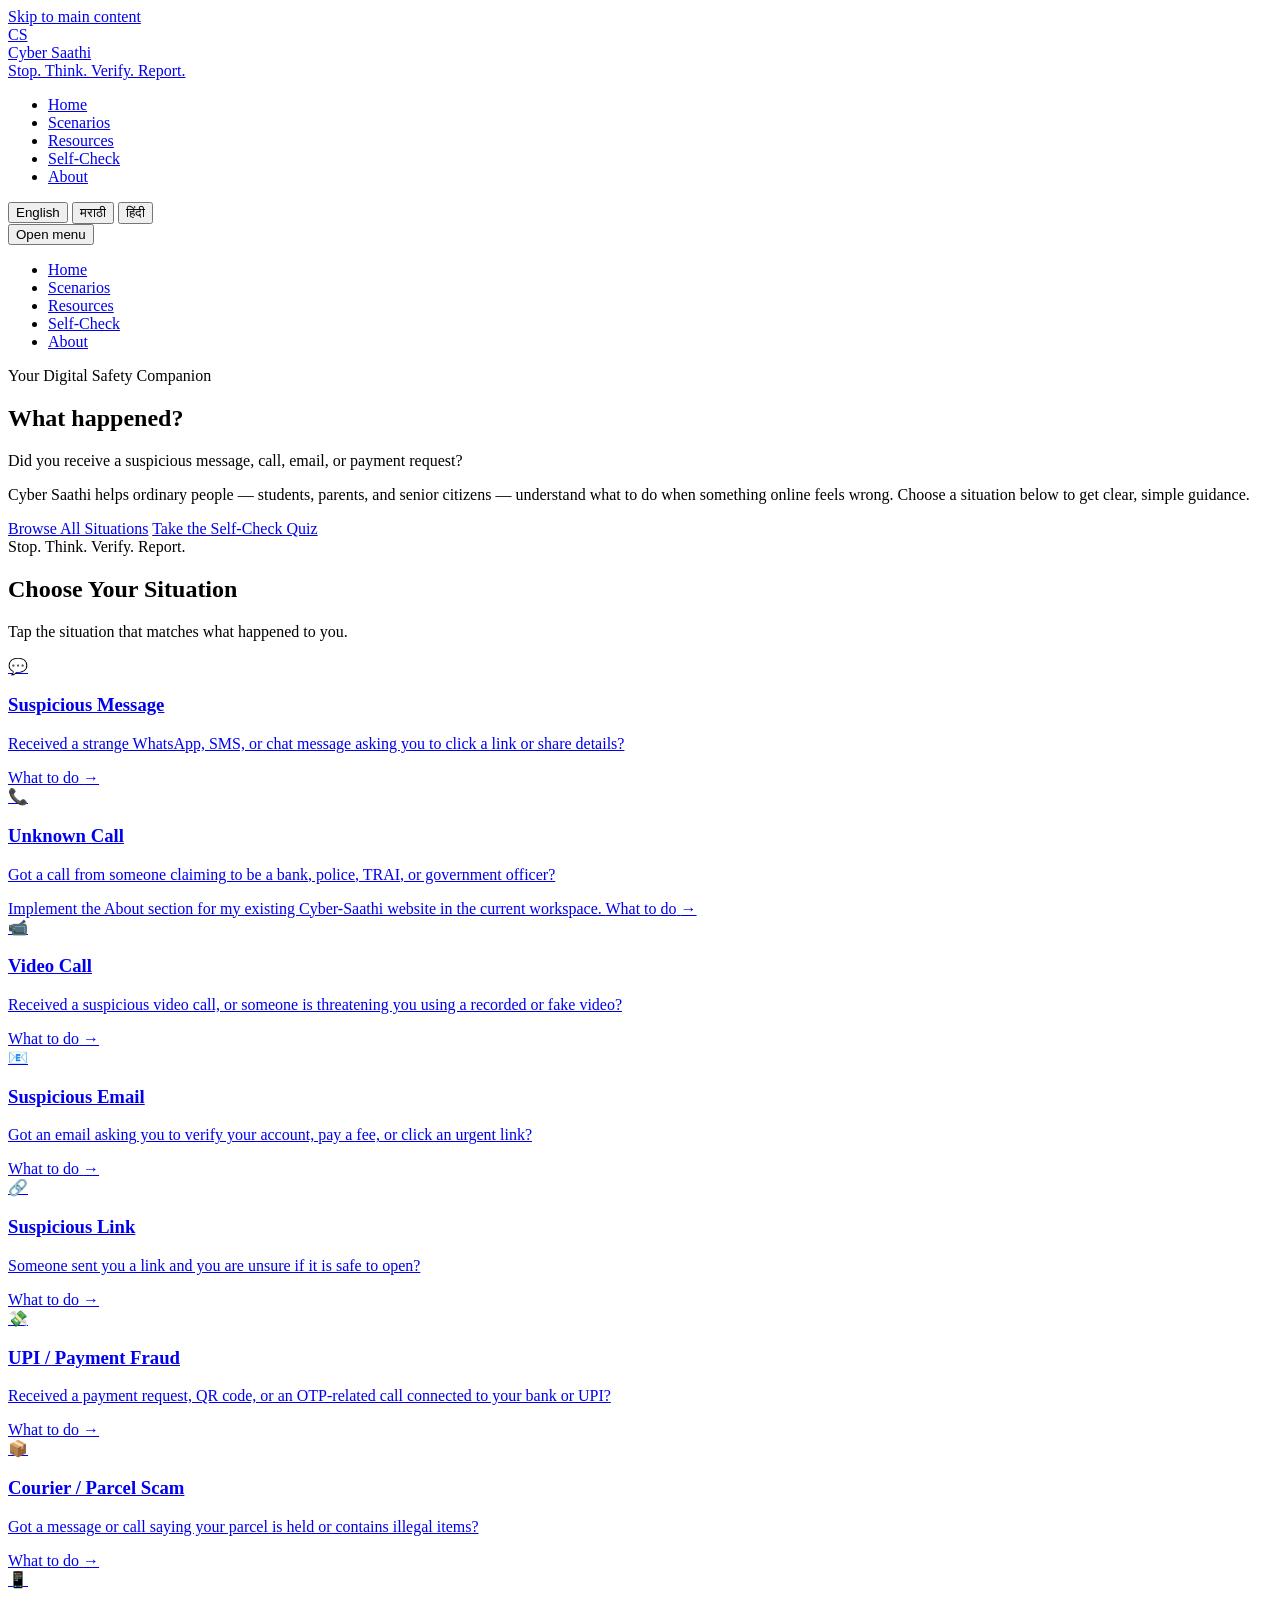
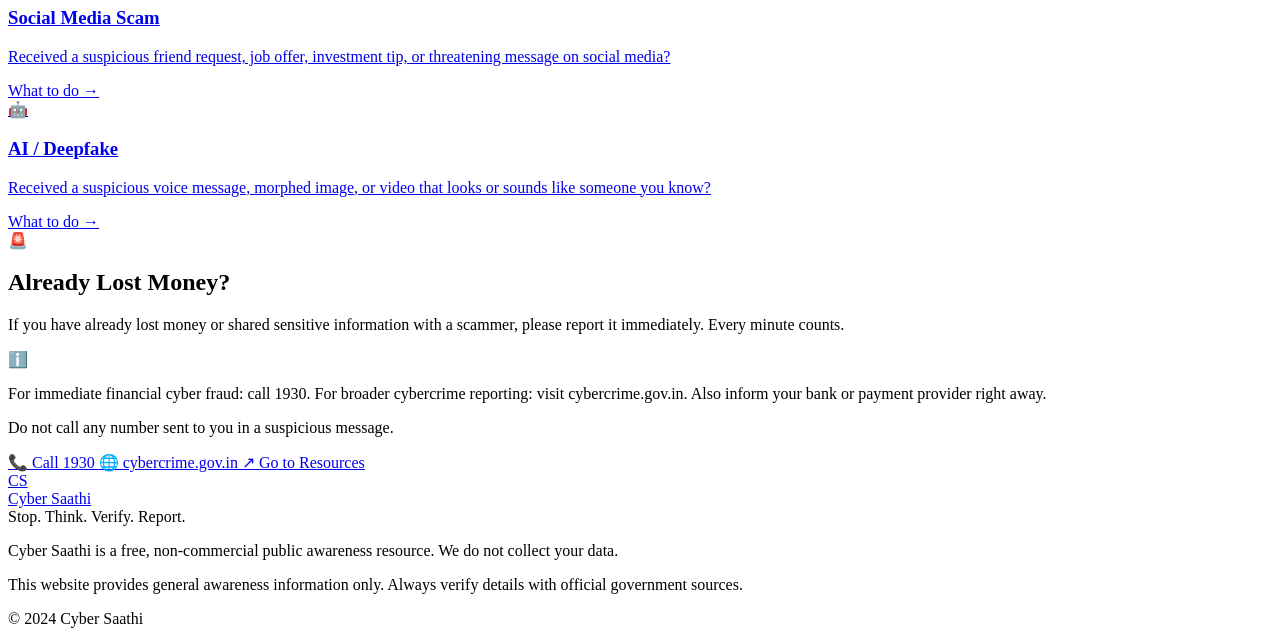
==== index.html @ 5f6e394c "Add files via upload" ====
<!DOCTYPE html>
<html lang="en" dir="ltr">
<head>
  <meta charset="UTF-8" />
  <meta name="viewport" content="width=device-width, initial-scale=1.0" />

  <!-- Base path hint for i18n.js locale loader -->
  <meta name="locale-base" content="locales/" />

  <!-- Primary meta -->
  <title>Cyber Saathi – Your Digital Safety Companion</title>
  <meta name="description"
    content="Cyber Saathi helps students, parents and senior citizens understand what to do when they receive suspicious messages, calls, emails or payment requests." />
  <meta name="keywords"
    content="cybersecurity awareness, cyber safety India, cyber fraud, UPI fraud, phishing, deepfake, scam help" />
  <meta name="author" content="Cyber Saathi" />
  <meta name="robots" content="index, follow" />

  <!-- Open Graph (for sharing on WhatsApp, Facebook, etc.) -->
  <meta property="og:type"        content="website" />
  <meta property="og:title"       content="Cyber Saathi – Your Digital Safety Companion" />
  <meta property="og:description" content="Free, plain-language cybersecurity guidance for ordinary people. English, हिंदी, मराठी." />
  <meta property="og:url"         content="" /><!-- filled in at deploy time -->
  <meta property="og:locale"      content="en_IN" />

  <!-- Theme colour (browser chrome on Android) -->
  <meta name="theme-color" content="#1a56a0" />

  <!-- Favicon — simple SVG emoji shield fallback -->
  <link rel="icon" href="data:image/svg+xml,<svg xmlns='http://www.w3.org/2000/svg' viewBox='0 0 100 100'><text y='.9em' font-size='90'>🛡️</text></svg>" />

  <!-- Preconnect for Google Fonts (perf) -->
  <link rel="preconnect" href="https://fonts.googleapis.com" />
  <link rel="preconnect" href="https://fonts.gstatic.com" crossorigin />

  <!-- Stylesheets — order matters: main → components → responsive -->
  <link rel="stylesheet" href="assets/css/main.css" />
  <link rel="stylesheet" href="assets/css/components.css" />
  <link rel="stylesheet" href="assets/css/responsive.css" />
</head>

<body>

  <!-- =====================================================
       ACCESSIBILITY: Skip navigation link
       ===================================================== -->
  <a class="skip-link" href="#main-content">Skip to main content</a>

  <!-- =====================================================
       ACCESSIBILITY: ARIA live regions (screen reader only)
       ===================================================== -->
  <!-- Announces language changes -->
  <div id="lang-announcement"
       class="sr-only"
       role="status"
       aria-live="polite"
       aria-atomic="true"></div>

  <!-- Announces scenario card placeholder messages -->
  <div id="card-announcement"
       class="sr-only"
       role="status"
       aria-live="polite"
       aria-atomic="true"></div>


  <!-- =====================================================
       NAVBAR
       ===================================================== -->
  <header class="navbar" role="banner">
    <div class="container">
      <div class="navbar__inner">

        <!-- Brand -->
        <a href="index.html" class="navbar__brand" aria-label="Cyber Saathi — go to homepage">
          <div class="navbar__logo" aria-hidden="true">CS</div>
          <div>
            <div class="navbar__site-name" data-i18n="site_name">Cyber Saathi</div>
            <div class="navbar__tagline" data-i18n="site_tagline">Stop. Think. Verify. Report.</div>
          </div>
        </a>

        <!-- Desktop navigation -->
        <nav class="navbar__nav" aria-label="Main navigation">
          <ul class="navbar__nav-list" role="list">
            <li>
              <a href="index.html"
                 class="navbar__nav-link"
                 aria-current="page"
                 data-i18n="nav_home">Home</a>
            </li>
            <li>
              <a href="scenarios.html"
                 class="navbar__nav-link"
                 data-i18n="nav_scenarios">Scenarios</a>
            </li>
            <li>
              <a href="resources.html"
                 class="navbar__nav-link"
                 data-i18n="nav_resources">Resources</a>
            </li>
            <li>
              <a href="quiz.html"
                 class="navbar__nav-link"
                 data-i18n="nav_quiz">Self-Check</a>
            </li>
            <li>
              <a href="about.html"
                 class="navbar__nav-link"
                 data-i18n="nav_about">About</a>
            </li>
          </ul>
        </nav>

        <!-- Right: language switcher + hamburger -->
        <div class="navbar__right">

          <!-- Language switcher -->
          <div class="lang-switcher" role="group" aria-label="Choose language">
            <button class="lang-btn"
                    data-lang="en"
                    aria-pressed="true"
                    type="button"
                    data-i18n="lang_en">English</button>
            <button class="lang-btn"
                    data-lang="mr"
                    aria-pressed="false"
                    type="button"
                    data-i18n="lang_mr">मराठी</button>
            <button class="lang-btn"
                    data-lang="hi"
                    aria-pressed="false"
                    type="button"
                    data-i18n="lang_hi">हिंदी</button>
          </div>

          <!-- Hamburger (mobile only) -->
          <button class="navbar__hamburger"
                  id="nav-hamburger"
                  type="button"
                  aria-expanded="false"
                  aria-controls="nav-mobile-menu"
                  data-i18n-aria="nav_menu_label">
            <span class="bar" aria-hidden="true"></span>
            <span class="bar" aria-hidden="true"></span>
            <span class="bar" aria-hidden="true"></span>
            <span class="sr-only" data-i18n="nav_menu_label">Open menu</span>
          </button>

        </div><!-- /navbar__right -->

      </div><!-- /navbar__inner -->
    </div><!-- /container -->

    <!-- Mobile menu drawer -->
    <nav id="nav-mobile-menu"
         class="navbar__mobile-menu"
         aria-label="Mobile navigation">
      <ul class="navbar__mobile-nav-list" role="list">
        <li>
          <a href="index.html"
             class="navbar__mobile-nav-link"
             aria-current="page"
             data-i18n="nav_home">Home</a>
        </li>
        <li>
          <a href="scenarios.html"
             class="navbar__mobile-nav-link"
             data-i18n="nav_scenarios">Scenarios</a>
        </li>
        <li>
          <a href="resources.html"
             class="navbar__mobile-nav-link"
             data-i18n="nav_resources">Resources</a>
        </li>
        <li>
          <a href="quiz.html"
             class="navbar__mobile-nav-link"
             data-i18n="nav_quiz">Self-Check</a>
        </li>
        <li>
          <a href="about.html"
             class="navbar__mobile-nav-link"
             data-i18n="nav_about">About</a>
        </li>
      </ul>
    </nav>

  </header><!-- /navbar -->


  <!-- =====================================================
       MAIN CONTENT
       ===================================================== -->
  <main id="main-content">

    <!-- =================================================
         HERO SECTION
         ================================================= -->
    <section class="hero" aria-labelledby="hero-heading">
      <div class="container">
        <div class="hero__inner">

          <!-- Badge -->
          <div class="hero__badge" aria-hidden="true">
            <span class="hero__badge-dot"></span>
            <span data-i18n="site_description">Your Digital Safety Companion</span>
          </div>

          <!-- Heading -->
          <h1 class="hero__heading" id="hero-heading" data-i18n="hero_heading">
            What happened?
          </h1>

          <!-- Subheading -->
          <p class="hero__subheading" data-i18n="hero_subheading">
            Did you receive a suspicious message, call, email, or payment request?
          </p>

          <!-- Body -->
          <p class="hero__body" data-i18n="hero_body">
            Cyber Saathi helps ordinary people — students, parents, and senior citizens —
            understand what to do when something online feels wrong. Choose a situation
            below to get clear, simple guidance.
          </p>

          <!-- CTA buttons -->
          <div class="hero__actions">
            <a href="#scenarios"
               id="cta-browse"
               class="btn btn--primary"
               data-i18n="hero_cta_primary">Browse All Situations</a>
            <a href="quiz.html"
               class="btn btn--secondary"
               data-i18n="hero_cta_secondary">Take the Self-Check Quiz</a>
          </div>

          <!-- Tagline strip -->
          <div class="hero__tagline-strip" aria-hidden="true">
            <span data-i18n="site_tagline">Stop. Think. Verify. Report.</span>
          </div>

        </div>
      </div>
    </section><!-- /hero -->


    <!-- =================================================
         SCENARIOS SECTION
         ================================================= -->
    <section class="scenarios-section section"
             id="scenarios"
             aria-labelledby="scenarios-heading">
      <div class="container">

        <!-- Section header -->
        <header class="section-header">
          <h2 class="section-header__heading"
              id="scenarios-heading"
              data-i18n="scenarios_section_heading">
            Choose Your Situation
          </h2>
          <p class="section-header__subheading"
             data-i18n="scenarios_section_subheading">
            Tap the situation that matches what happened to you.
          </p>
        </header>

        <!-- Grid of scenario cards -->
        <div class="scenarios-grid" role="list">

          <!-- 1. Suspicious Message -->
          <a href="scenario-detail.html?id=message"
             class="scenario-card"
             role="listitem"
             data-category="message"
             aria-label="Suspicious Message — What to do">
            <div class="scenario-card__icon-wrap" aria-hidden="true">💬</div>
            <div class="scenario-card__body">
              <h3 class="scenario-card__title" data-i18n="scenario_message_title">
                Suspicious Message
              </h3>
              <p class="scenario-card__desc" data-i18n="scenario_message_desc">
                Received a strange WhatsApp, SMS, or chat message asking you to click a link or share details?
              </p>
            </div>
            <span class="scenario-card__cta" aria-hidden="true">
              <span data-i18n="scenario_message_cta">What to do</span>
              <span class="scenario-card__cta-arrow">→</span>
            </span>
          </a>

          <!-- 2. Unknown Call -->
          <a href="scenario-detail.html?id=call"
             class="scenario-card"
             role="listitem"
             data-category="call"
             aria-label="Unknown Call — What to do">
            <div class="scenario-card__icon-wrap" aria-hidden="true">📞</div>
            <div class="scenario-card__body">
              <h3 class="scenario-card__title" data-i18n="scenario_call_title">
                Unknown Call
              </h3>
              <p class="scenario-card__desc" data-i18n="scenario_call_desc">
                Got a call from someone claiming to be a bank, police, TRAI, or government officer?
              </p>
            </div>Implement the About section for my existing Cyber-Saathi website in the current workspace.

            <span class="scenario-card__cta" aria-hidden="true">
              <span data-i18n="scenario_call_cta">What to do</span>
              <span class="scenario-card__cta-arrow">→</span>
            </span>
          </a>

          <!-- 3. Video Call -->
          <a href="scenario-detail.html?id=video"
             class="scenario-card"
             role="listitem"
             data-category="video"
             aria-label="Video Call — What to do">
            <div class="scenario-card__icon-wrap" aria-hidden="true">📹</div>
            <div class="scenario-card__body">
              <h3 class="scenario-card__title" data-i18n="scenario_video_title">
                Video Call
              </h3>
              <p class="scenario-card__desc" data-i18n="scenario_video_desc">
                Received a suspicious video call, or someone is threatening you using a recorded or fake video?
              </p>
            </div>
            <span class="scenario-card__cta" aria-hidden="true">
              <span data-i18n="scenario_video_cta">What to do</span>
              <span class="scenario-card__cta-arrow">→</span>
            </span>
          </a>

          <!-- 4. Suspicious Email -->
          <a href="scenario-detail.html?id=email"
             class="scenario-card"
             role="listitem"
             data-category="email"
             aria-label="Suspicious Email — What to do">
            <div class="scenario-card__icon-wrap" aria-hidden="true">📧</div>
            <div class="scenario-card__body">
              <h3 class="scenario-card__title" data-i18n="scenario_email_title">
                Suspicious Email
              </h3>
              <p class="scenario-card__desc" data-i18n="scenario_email_desc">
                Got an email asking you to verify your account, pay a fee, or click an urgent link?
              </p>
            </div>
            <span class="scenario-card__cta" aria-hidden="true">
              <span data-i18n="scenario_email_cta">What to do</span>
              <span class="scenario-card__cta-arrow">→</span>
            </span>
          </a>

          <!-- 5. Suspicious Link -->
          <a href="scenario-detail.html?id=link"
             class="scenario-card"
             role="listitem"
             data-category="link"
             aria-label="Suspicious Link — What to do">
            <div class="scenario-card__icon-wrap" aria-hidden="true">🔗</div>
            <div class="scenario-card__body">
              <h3 class="scenario-card__title" data-i18n="scenario_link_title">
                Suspicious Link
              </h3>
              <p class="scenario-card__desc" data-i18n="scenario_link_desc">
                Someone sent you a link and you are unsure if it is safe to open?
              </p>
            </div>
            <span class="scenario-card__cta" aria-hidden="true">
              <span data-i18n="scenario_link_cta">What to do</span>
              <span class="scenario-card__cta-arrow">→</span>
            </span>
          </a>

          <!-- 6. UPI / Payment Fraud -->
          <a href="scenario-detail.html?id=upi"
             class="scenario-card"
             role="listitem"
             data-category="upi"
             aria-label="UPI or Payment Fraud — What to do">
            <div class="scenario-card__icon-wrap" aria-hidden="true">💸</div>
            <div class="scenario-card__body">
              <h3 class="scenario-card__title" data-i18n="scenario_upi_title">
                UPI / Payment Fraud
              </h3>
              <p class="scenario-card__desc" data-i18n="scenario_upi_desc">
                Received a payment request, QR code, or an OTP-related call connected to your bank or UPI?
              </p>
            </div>
            <span class="scenario-card__cta" aria-hidden="true">
              <span data-i18n="scenario_upi_cta">What to do</span>
              <span class="scenario-card__cta-arrow">→</span>
            </span>
          </a>

          <!-- 7. Courier / Parcel Scam -->
          <a href="scenario-detail.html?id=courier"
             class="scenario-card"
             role="listitem"
             data-category="courier"
             aria-label="Courier or Parcel Scam — What to do">
            <div class="scenario-card__icon-wrap" aria-hidden="true">📦</div>
            <div class="scenario-card__body">
              <h3 class="scenario-card__title" data-i18n="scenario_courier_title">
                Courier / Parcel Scam
              </h3>
              <p class="scenario-card__desc" data-i18n="scenario_courier_desc">
                Got a message or call saying your parcel is held or contains illegal items?
              </p>
            </div>
            <span class="scenario-card__cta" aria-hidden="true">
              <span data-i18n="scenario_courier_cta">What to do</span>
              <span class="scenario-card__cta-arrow">→</span>
            </span>
          </a>

          <!-- 8. Social Media Scam -->
          <a href="scenario-detail.html?id=social"
             class="scenario-card"
             role="listitem"
             data-category="social"
             aria-label="Social Media Scam — What to do">
            <div class="scenario-card__icon-wrap" aria-hidden="true">📱</div>
            <div class="scenario-card__body">
              <h3 class="scenario-card__title" data-i18n="scenario_social_title">
                Social Media Scam
              </h3>
              <p class="scenario-card__desc" data-i18n="scenario_social_desc">
                Received a suspicious friend request, job offer, investment tip, or threatening message on social media?
              </p>
            </div>
            <span class="scenario-card__cta" aria-hidden="true">
              <span data-i18n="scenario_social_cta">What to do</span>
              <span class="scenario-card__cta-arrow">→</span>
            </span>
          </a>

          <!-- 9. AI / Deepfake -->
          <a href="scenario-detail.html?id=deepfake"
             class="scenario-card"
             role="listitem"
             data-category="deepfake"
             aria-label="AI or Deepfake — What to do">
            <div class="scenario-card__icon-wrap" aria-hidden="true">🤖</div>
            <div class="scenario-card__body">
              <h3 class="scenario-card__title" data-i18n="scenario_deepfake_title">
                AI / Deepfake
              </h3>
              <p class="scenario-card__desc" data-i18n="scenario_deepfake_desc">
                Received a suspicious voice message, morphed image, or video that looks or sounds like someone you know?
              </p>
            </div>
            <span class="scenario-card__cta" aria-hidden="true">
              <span data-i18n="scenario_deepfake_cta">What to do</span>
              <span class="scenario-card__cta-arrow">→</span>
            </span>
          </a>

        </div><!-- /scenarios-grid -->

      </div><!-- /container -->
    </section><!-- /scenarios -->


    <!-- =================================================
         EMERGENCY SECTION
         ================================================= -->
    <section class="emergency-section section--sm"
             id="emergency"
             aria-labelledby="emergency-heading">
      <div class="container">
        <div class="emergency-section__inner">

          <!-- Icon -->
          <div class="emergency-section__icon" aria-hidden="true">🚨</div>

          <!-- Content -->
          <div class="emergency-section__content">
            <h2 class="emergency-section__heading"
                id="emergency-heading"
                data-i18n="emergency_heading">
              Already Lost Money?
            </h2>

            <p class="emergency-section__body"
               data-i18n="emergency_body">
              If you have already lost money or shared sensitive information with a scammer,
              please report it immediately. Every minute counts.
            </p>

            <!-- Verified official information -->
            <div class="emergency-section__note" role="note">
              <span class="emergency-section__note-icon" aria-hidden="true">ℹ️</span>
              <p data-i18n="emergency_info">
                For immediate financial cyber fraud: call 1930. For broader cybercrime
                reporting: visit cybercrime.gov.in. Also inform your bank or payment
                provider right away.
              </p>
            </div>

            <!-- Warning: do not call numbers from suspicious messages -->
            <p class="emergency-section__warn" data-i18n="emergency_warn">
              Do not call any number sent to you in a suspicious message.
            </p>

            <!-- Quick-action links -->
            <div class="emergency-section__actions">
              <a href="tel:1930"
                 class="btn btn--danger"
                 aria-label="Call 1930 — Cyber Crime Helpline">
                📞 Call 1930
              </a>
              <a href="https://cybercrime.gov.in"
                 target="_blank"
                 rel="noopener noreferrer"
                 class="btn btn--danger-outline"
                 aria-label="Report on cybercrime.gov.in — opens in new tab">
                🌐 cybercrime.gov.in ↗
              </a>
              <a href="resources.html"
                 class="btn btn--secondary"
                 data-i18n="emergency_cta">Go to Resources</a>
            </div>
          </div>

        </div>
      </div>
    </section><!-- /emergency -->

  </main><!-- /main-content -->


  <!-- =====================================================
       FOOTER
       ===================================================== -->
  <footer class="footer" role="contentinfo">
    <div class="container">
      <div class="footer__inner">

        <!-- Brand block -->
        <div class="footer__brand-block">
          <a href="index.html" class="footer__brand" aria-label="Cyber Saathi homepage">
            <div class="footer__logo" aria-hidden="true">CS</div>
            <span class="footer__site-name" data-i18n="site_name">Cyber Saathi</span>
          </a>
          <p class="footer__tagline" style="margin-top: var(--space-2);" data-i18n="footer_tagline">
            Stop. Think. Verify. Report.
          </p>
          <p class="footer__text" style="margin-top: var(--space-3);" data-i18n="footer_note">
            Cyber Saathi is a free, non-commercial public awareness resource.
            We do not collect your data.
          </p>
        </div>

        <!-- Bottom row — disclaimer + copyright -->
        <div class="footer__bottom">
          <p class="footer__disclaimer" data-i18n="footer_disclaimer">
            This website provides general awareness information only. Always verify details
            with official government sources.
          </p>
          <p class="footer__copyright" data-i18n="footer_copyright">
            © 2024 Cyber Saathi
          </p>
        </div>

      </div>
    </div>
  </footer>


  <!-- =====================================================
       SCRIPTS — load i18n first, then main
       ===================================================== -->
  <script src="assets/js/i18n.js"></script>
  <script src="assets/js/main.js"></script>

</body>
</html>
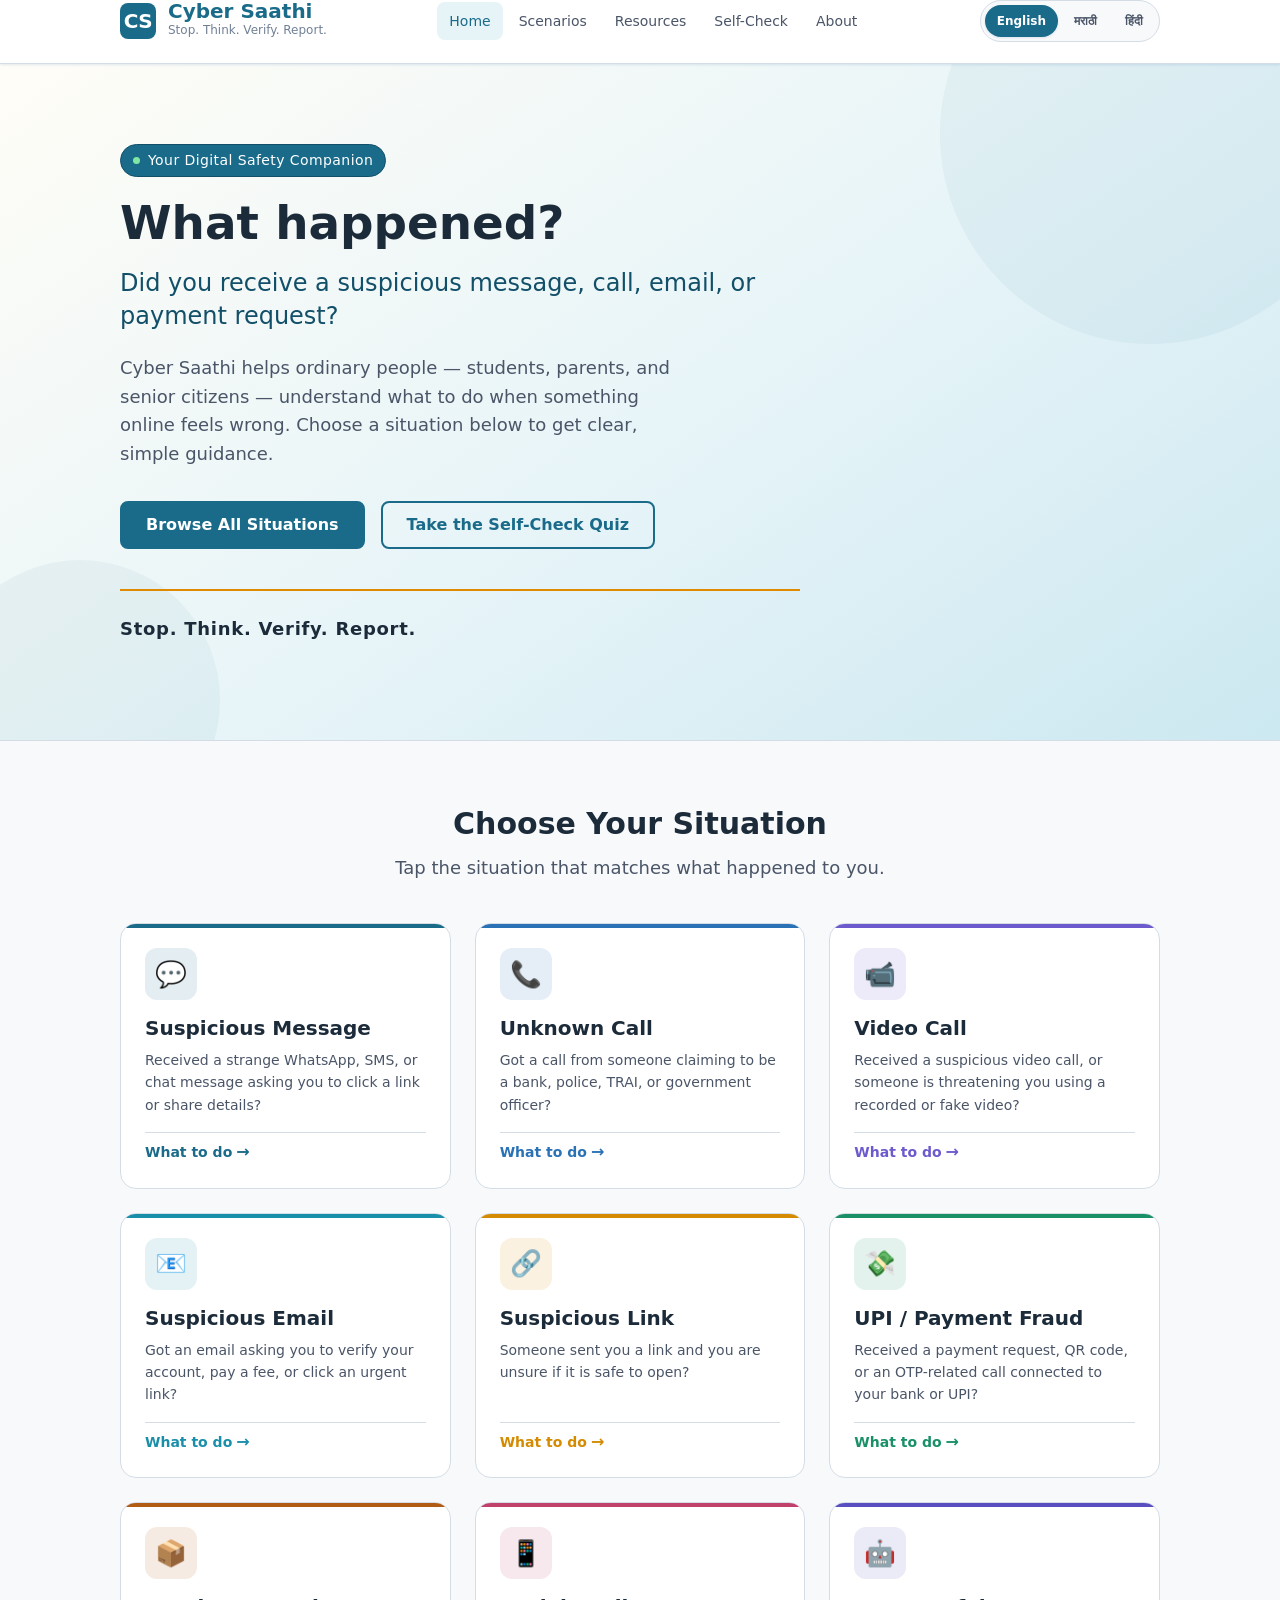
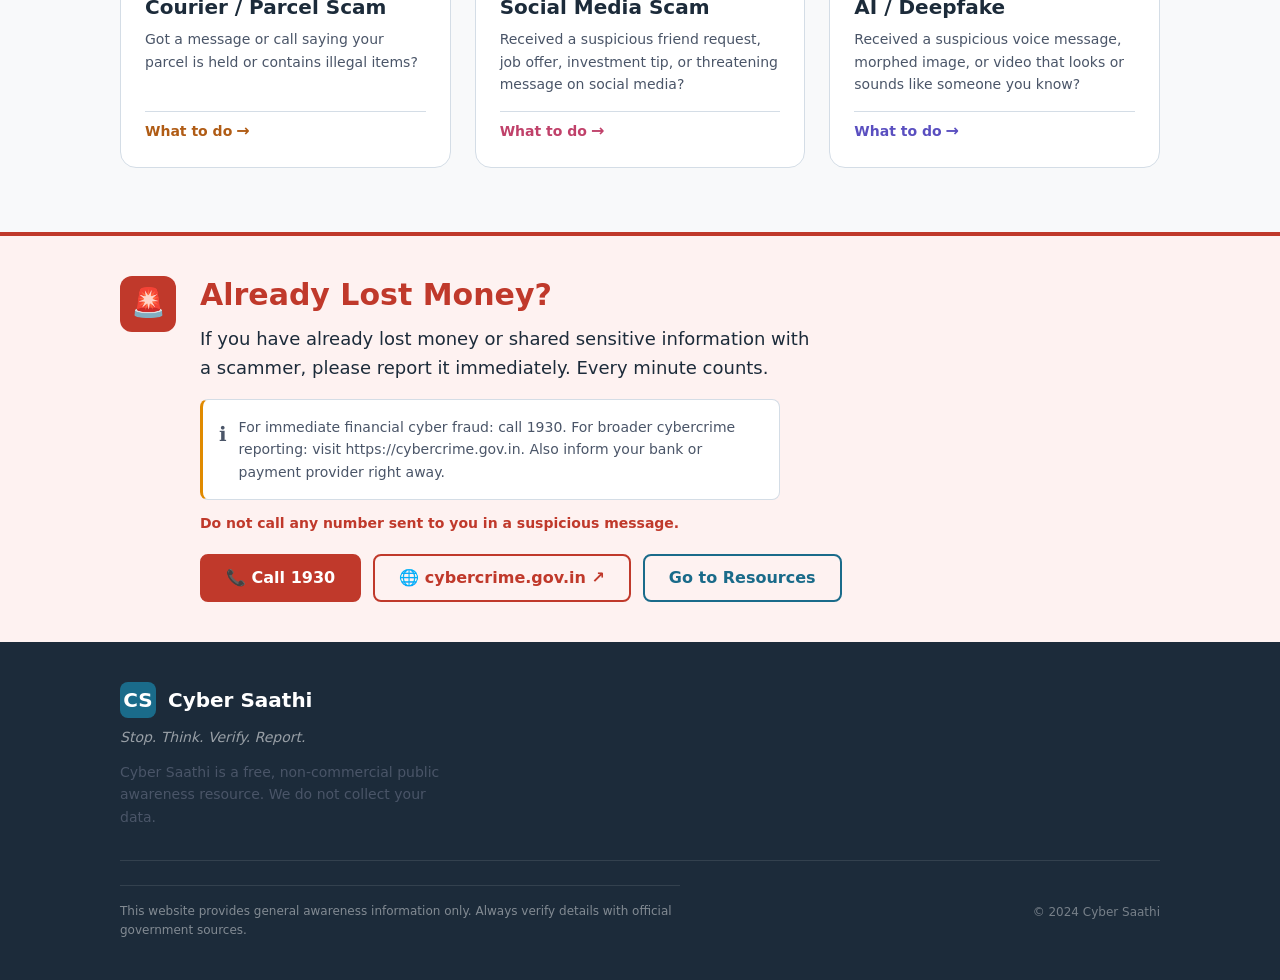
==== commit b57ced5d: "Add About section to Cyber-Saathi website Implemented the About section for the Cyber-Saathi website" ====
--- a/index.html
+++ b/index.html
@@ -304,7 +304,7 @@
               <p class="scenario-card__desc" data-i18n="scenario_call_desc">
                 Got a call from someone claiming to be a bank, police, TRAI, or government officer?
               </p>
-            </div>Implement the About section for my existing Cyber-Saathi website in the current workspace.
+            </div>
 
             <span class="scenario-card__cta" aria-hidden="true">
               <span data-i18n="scenario_call_cta">What to do</span>
--- a/assets/css/main.css
+++ b/assets/css/main.css
@@ -0,0 +1,258 @@
+/* ============================================================
+   main.css — Design tokens, reset, base typography
+   Cyber Saathi
+   ============================================================ */
+
+/* ------------------------------------------------------------
+   1. CSS Custom Properties (Design Tokens)
+   ------------------------------------------------------------ */
+:root {
+  /* Brand colours
+     Primary shifted to teal-blue — trustworthy, calm, approachable.
+     Danger red unchanged — reserved exclusively for emergency use.       */
+  --color-primary:        #1a6b8a;   /* teal-blue — calm, human, trustworthy */
+  --color-primary-dark:   #124f68;   /* darker teal for hover states */
+  --color-primary-light:  #e6f4f8;   /* soft teal tint — nav hover, icon bgs */
+  --color-accent:         #e08a00;   /* warm saffron-amber — positive accent only */
+  --color-accent-light:   #fff8e6;   /* soft saffron tint */
+  --color-danger:         #c0392b;   /* emergency red — DO NOT use elsewhere */
+  --color-danger-light:   #fef2f1;   /* softer red tint — less clinical */
+  --color-success:        #1e8a5e;   /* calm, friendly green */
+  --color-success-light:  #e8f7f0;   /* clean mint tint */
+
+  /* Extended palette */
+  --color-warm-bg:        #fffdf7;   /* warm cream — hero section background */
+  --color-teal-mid:       #2a8faa;   /* mid-tone teal — gradient end, accents */
+
+  /* Neutrals */
+  --color-white:          #ffffff;
+  --color-bg:             #f8f9fa;   /* warmer off-white — feels like paper, not screen */
+  --color-surface:        #ffffff;
+  --color-border:         #d4dde6;   /* slightly warmer border — less cold blue */
+  --color-text:           #1c2b3a;   /* warm dark ink — high contrast, not harsh */
+  --color-text-secondary: #4a5568;
+  --color-text-muted:     #718096;
+  --color-overlay:        rgba(0, 0, 0, 0.45);
+
+  /* Typography */
+  --font-sans: 'Noto Sans', 'Noto Sans Devanagari', system-ui, -apple-system,
+               'Segoe UI', Arial, sans-serif;
+  --font-size-xs:   0.75rem;   /*  12px */
+  --font-size-sm:   0.875rem;  /*  14px */
+  --font-size-base: 1rem;      /*  16px */
+  --font-size-md:   1.125rem;  /*  18px */
+  --font-size-lg:   1.25rem;   /*  20px */
+  --font-size-xl:   1.5rem;    /*  24px */
+  --font-size-2xl:  1.875rem;  /*  30px */
+  --font-size-3xl:  2.25rem;   /*  36px */
+  --font-weight-normal: 400;
+  --font-weight-medium: 500;
+  --font-weight-semibold: 600;
+  --font-weight-bold: 700;
+  --line-height-tight:  1.25;
+  --line-height-normal: 1.6;
+  --line-height-loose:  1.8;
+
+  /* Spacing scale (multiples of 4px) */
+  --space-1:  0.25rem;   /*  4px */
+  --space-2:  0.5rem;    /*  8px */
+  --space-3:  0.75rem;   /* 12px */
+  --space-4:  1rem;      /* 16px */
+  --space-5:  1.25rem;   /* 20px */
+  --space-6:  1.5rem;    /* 24px */
+  --space-8:  2rem;      /* 32px */
+  --space-10: 2.5rem;    /* 40px */
+  --space-12: 3rem;      /* 48px */
+  --space-16: 4rem;      /* 64px */
+  --space-20: 5rem;      /* 80px */
+
+  /* Borders & Radius */
+  --radius-sm:   0.25rem;
+  --radius-md:   0.5rem;
+  --radius-lg:   0.75rem;
+  --radius-xl:   1rem;
+  --radius-full: 9999px;
+  --border-width: 1px;
+
+  /* Shadows */
+  --shadow-sm:  0 1px 3px rgba(26, 86, 160, 0.08),
+                0 1px 2px rgba(26, 86, 160, 0.05);
+  --shadow-md:  0 4px 12px rgba(26, 86, 160, 0.10),
+                0 2px 4px  rgba(26, 86, 160, 0.06);
+  --shadow-lg:  0 8px 24px rgba(26, 86, 160, 0.12),
+                0 4px 8px  rgba(26, 86, 160, 0.08);
+  --shadow-focus: 0 0 0 3px rgba(26, 86, 160, 0.35);
+
+  /* Transitions */
+  --transition-fast:   150ms ease;
+  --transition-normal: 250ms ease;
+
+  /* Layout */
+  --max-width:        1120px;
+  --nav-height:       64px;
+  --container-pad-x:  var(--space-4);
+}
+
+/* ------------------------------------------------------------
+   2. Modern CSS Reset
+   ------------------------------------------------------------ */
+*, *::before, *::after {
+  box-sizing: border-box;
+  margin: 0;
+  padding: 0;
+}
+
+html {
+  font-size: 16px;
+  scroll-behavior: smooth;
+  -webkit-text-size-adjust: 100%;
+}
+
+body {
+  font-family: var(--font-sans);
+  font-size: var(--font-size-md);   /* 18px base — better for seniors */
+  font-weight: var(--font-weight-normal);
+  line-height: var(--line-height-normal);
+  color: var(--color-text);
+  background-color: var(--color-bg);
+  -webkit-font-smoothing: antialiased;
+  -moz-osx-font-smoothing: grayscale;
+}
+
+img, svg, video {
+  display: block;
+  max-width: 100%;
+}
+
+a {
+  color: var(--color-primary);
+  text-decoration: underline;
+  text-underline-offset: 3px;
+}
+
+a:hover {
+  color: var(--color-primary-dark);
+}
+
+ul, ol {
+  list-style: none;
+}
+
+button {
+  cursor: pointer;
+  font-family: inherit;
+  font-size: inherit;
+  border: none;
+  background: none;
+}
+
+input, select, textarea {
+  font-family: inherit;
+  font-size: inherit;
+}
+
+/* ------------------------------------------------------------
+   3. Focus styles — visible for keyboard & screen reader users
+   ------------------------------------------------------------ */
+:focus-visible {
+  outline: 3px solid var(--color-primary);
+  outline-offset: 3px;
+  border-radius: var(--radius-sm);
+}
+
+/* Remove outline for mouse users only */
+:focus:not(:focus-visible) {
+  outline: none;
+}
+
+/* ------------------------------------------------------------
+   4. Typography helpers
+   ------------------------------------------------------------ */
+h1, h2, h3, h4, h5, h6 {
+  font-weight: var(--font-weight-bold);
+  line-height: var(--line-height-tight);
+  color: var(--color-text);
+}
+
+h1 { font-size: var(--font-size-3xl); }
+h2 { font-size: var(--font-size-2xl); }
+h3 { font-size: var(--font-size-xl); }
+h4 { font-size: var(--font-size-lg); }
+
+p {
+  line-height: var(--line-height-normal);
+  color: var(--color-text-secondary);
+}
+
+/* Devanagari script — slightly larger line height for readability */
+:lang(hi), :lang(mr) {
+  line-height: var(--line-height-loose);
+  word-spacing: 0.05em;
+}
+
+/* ------------------------------------------------------------
+   5. Layout utilities
+   ------------------------------------------------------------ */
+.container {
+  width: 100%;
+  max-width: var(--max-width);
+  margin-inline: auto;
+  padding-inline: var(--container-pad-x);
+}
+
+.section {
+  padding-block: var(--space-16);
+}
+
+.section--sm {
+  padding-block: var(--space-10);
+}
+
+/* Visually hidden — accessible but not visible */
+.sr-only {
+  position: absolute;
+  width: 1px;
+  height: 1px;
+  padding: 0;
+  margin: -1px;
+  overflow: hidden;
+  clip: rect(0, 0, 0, 0);
+  white-space: nowrap;
+  border: 0;
+}
+
+/* Skip-to-main link for keyboard users */
+.skip-link {
+  position: absolute;
+  top: -100%;
+  left: var(--space-4);
+  padding: var(--space-2) var(--space-4);
+  background: var(--color-primary);
+  color: var(--color-white);
+  font-weight: var(--font-weight-semibold);
+  border-radius: var(--radius-md);
+  text-decoration: none;
+  z-index: 9999;
+  transition: top var(--transition-fast);
+}
+
+.skip-link:focus {
+  top: var(--space-4);
+}
+
+/* ------------------------------------------------------------
+   6. Scrollbar (subtle, non-intrusive)
+   ------------------------------------------------------------ */
+@media (pointer: fine) {
+  ::-webkit-scrollbar        { width: 8px; }
+  ::-webkit-scrollbar-track  { background: var(--color-bg); }
+  ::-webkit-scrollbar-thumb  { background: var(--color-border); border-radius: var(--radius-full); }
+  ::-webkit-scrollbar-thumb:hover { background: var(--color-text-muted); }
+}
+
+/* ------------------------------------------------------------
+   7. Google Fonts import — Noto Sans covers Latin + Devanagari
+      Placed last in this file; the <link> preconnect in <head>
+      ensures fonts start loading before this rule is parsed.
+   ------------------------------------------------------------ */
+@import url('https://fonts.googleapis.com/css2?family=Noto+Sans:ital,wght@0,400;0,500;0,600;0,700;1,400&family=Noto+Sans+Devanagari:wght@400;500;600;700&display=swap');
--- a/assets/css/components.css
+++ b/assets/css/components.css
@@ -0,0 +1,2120 @@
+/* ============================================================
+   components.css — Navbar, Hero, Scenario Cards, Buttons,
+                    Emergency Section, Footer
+   Cyber Saathi
+   ============================================================ */
+
+/* ============================================================
+   1. BUTTONS
+   ============================================================ */
+.btn {
+  display: inline-flex;
+  align-items: center;
+  justify-content: center;
+  gap: var(--space-2);
+  padding: var(--space-3) var(--space-6);
+  min-height: 48px;          /* accessibility: minimum tap target */
+  font-size: var(--font-size-base);
+  font-weight: var(--font-weight-semibold);
+  line-height: 1.25;
+  text-decoration: none;
+  border-radius: var(--radius-md);
+  border: 2px solid transparent;
+  cursor: pointer;
+  transition: background-color var(--transition-fast),
+              border-color var(--transition-fast),
+              color var(--transition-fast),
+              box-shadow var(--transition-fast),
+              transform var(--transition-fast);
+  white-space: nowrap;
+}
+
+.btn:active {
+  transform: translateY(1px);
+}
+
+/* Primary — filled blue */
+.btn--primary {
+  background-color: var(--color-primary);
+  color: var(--color-white);
+  border-color: var(--color-primary);
+}
+
+.btn--primary:hover {
+  background-color: var(--color-primary-dark);
+  border-color: var(--color-primary-dark);
+  color: var(--color-white);
+  text-decoration: none;
+  box-shadow: var(--shadow-md);
+}
+
+/* Secondary — outlined blue */
+.btn--secondary {
+  background-color: transparent;
+  color: var(--color-primary);
+  border-color: var(--color-primary);
+}
+
+.btn--secondary:hover {
+  background-color: var(--color-primary-light);
+  color: var(--color-primary-dark);
+  text-decoration: none;
+}
+
+/* Ghost — subtle, for card CTAs */
+.btn--ghost {
+  background-color: transparent;
+  color: var(--color-primary);
+  border-color: transparent;
+  padding-inline: var(--space-2);
+  font-weight: var(--font-weight-semibold);
+  font-size: var(--font-size-sm);
+}
+
+.btn--ghost:hover {
+  color: var(--color-primary-dark);
+  text-decoration: underline;
+  text-underline-offset: 3px;
+}
+
+/* Danger — emergency section */
+.btn--danger {
+  background-color: var(--color-danger);
+  color: var(--color-white);
+  border-color: var(--color-danger);
+}
+
+.btn--danger:hover {
+  background-color: #a93226;
+  border-color: #a93226;
+  color: var(--color-white);
+  text-decoration: none;
+  box-shadow: var(--shadow-md);
+}
+
+/* Full-width variant */
+.btn--full {
+  width: 100%;
+}
+
+/* Small size */
+.btn--sm {
+  padding: var(--space-2) var(--space-4);
+  min-height: 40px;
+  font-size: var(--font-size-sm);
+}
+
+/* Arrow decoration on ghost CTAs */
+.btn--ghost .btn-arrow {
+  display: inline-block;
+  transition: transform var(--transition-fast);
+}
+
+.btn--ghost:hover .btn-arrow {
+  transform: translateX(4px);
+}
+
+
+/* ============================================================
+   2. NAVBAR
+   ============================================================ */
+.navbar {
+  position: sticky;
+  top: 0;
+  z-index: 100;
+  height: var(--nav-height);
+  background-color: var(--color-white);
+  border-bottom: var(--border-width) solid var(--color-border);
+  box-shadow: var(--shadow-sm);
+}
+
+.navbar__inner {
+  display: flex;
+  align-items: center;
+  justify-content: space-between;
+  height: 100%;
+  gap: var(--space-4);
+}
+
+/* Brand */
+.navbar__brand {
+  display: flex;
+  align-items: center;
+  gap: var(--space-3);
+  text-decoration: none;
+  flex-shrink: 0;
+}
+
+.navbar__logo {
+  width: 36px;
+  height: 36px;
+  background-color: var(--color-primary);
+  border-radius: var(--radius-md);
+  display: flex;
+  align-items: center;
+  justify-content: center;
+  color: var(--color-white);
+  font-size: var(--font-size-lg);
+  font-weight: var(--font-weight-bold);
+  flex-shrink: 0;
+  letter-spacing: -0.5px;
+}
+
+.navbar__site-name {
+  font-size: var(--font-size-lg);
+  font-weight: var(--font-weight-bold);
+  color: var(--color-primary);
+  line-height: 1;
+}
+
+.navbar__tagline {
+  font-size: var(--font-size-xs);
+  color: var(--color-text-muted);
+  display: none;    /* shown on larger screens via responsive.css */
+}
+
+/* Nav links */
+.navbar__nav {
+  display: none;    /* hidden on mobile; shown on desktop via responsive.css */
+}
+
+.navbar__nav-list {
+  display: flex;
+  align-items: center;
+  gap: var(--space-1);
+}
+
+.navbar__nav-link {
+  display: block;
+  padding: var(--space-2) var(--space-3);
+  font-size: var(--font-size-sm);
+  font-weight: var(--font-weight-medium);
+  color: var(--color-text-secondary);
+  text-decoration: none;
+  border-radius: var(--radius-md);
+  transition: color var(--transition-fast),
+              background-color var(--transition-fast);
+}
+
+.navbar__nav-link:hover,
+.navbar__nav-link[aria-current="page"] {
+  color: var(--color-primary);
+  background-color: var(--color-primary-light);
+}
+
+/* Right section: language switcher + hamburger */
+.navbar__right {
+  display: flex;
+  align-items: center;
+  gap: var(--space-3);
+  flex-shrink: 0;
+}
+
+/* Language switcher */
+.lang-switcher {
+  display: flex;
+  align-items: center;
+  background-color: var(--color-bg);
+  border: var(--border-width) solid var(--color-border);
+  border-radius: var(--radius-full);
+  padding: var(--space-1);
+  gap: var(--space-1);
+}
+
+.lang-btn {
+  padding: var(--space-1) var(--space-3);
+  min-height: 32px;
+  font-size: var(--font-size-xs);
+  font-weight: var(--font-weight-semibold);
+  color: var(--color-text-secondary);
+  background: transparent;
+  border: none;
+  border-radius: var(--radius-full);
+  cursor: pointer;
+  transition: background-color var(--transition-fast),
+              color var(--transition-fast);
+  white-space: nowrap;
+}
+
+.lang-btn:hover {
+  color: var(--color-primary);
+  background-color: var(--color-white);
+}
+
+.lang-btn[aria-pressed="true"] {
+  background-color: var(--color-primary);
+  color: var(--color-white);
+  box-shadow: var(--shadow-sm);
+}
+
+/* Hamburger button */
+.navbar__hamburger {
+  display: flex;
+  flex-direction: column;
+  justify-content: center;
+  gap: 5px;
+  width: 44px;
+  height: 44px;
+  padding: var(--space-2);
+  background: transparent;
+  border: var(--border-width) solid var(--color-border);
+  border-radius: var(--radius-md);
+  cursor: pointer;
+  transition: border-color var(--transition-fast),
+              background-color var(--transition-fast);
+}
+
+.navbar__hamburger:hover {
+  background-color: var(--color-primary-light);
+  border-color: var(--color-primary);
+}
+
+.navbar__hamburger .bar {
+  display: block;
+  width: 100%;
+  height: 2px;
+  background-color: var(--color-text);
+  border-radius: var(--radius-full);
+  transition: transform var(--transition-normal),
+              opacity var(--transition-normal);
+}
+
+/* Hamburger → X animation */
+.navbar__hamburger[aria-expanded="true"] .bar:nth-child(1) {
+  transform: translateY(7px) rotate(45deg);
+}
+.navbar__hamburger[aria-expanded="true"] .bar:nth-child(2) {
+  opacity: 0;
+  transform: scaleX(0);
+}
+.navbar__hamburger[aria-expanded="true"] .bar:nth-child(3) {
+  transform: translateY(-7px) rotate(-45deg);
+}
+
+/* Mobile menu drawer */
+.navbar__mobile-menu {
+  display: none;
+  position: absolute;
+  top: var(--nav-height);
+  left: 0;
+  right: 0;
+  background-color: var(--color-white);
+  border-bottom: var(--border-width) solid var(--color-border);
+  box-shadow: var(--shadow-md);
+  z-index: 99;
+  padding: var(--space-4);
+}
+
+.navbar__mobile-menu.is-open {
+  display: block;
+}
+
+.navbar__mobile-nav-list {
+  display: flex;
+  flex-direction: column;
+  gap: var(--space-1);
+}
+
+.navbar__mobile-nav-link {
+  display: block;
+  padding: var(--space-3) var(--space-4);
+  font-size: var(--font-size-md);
+  font-weight: var(--font-weight-medium);
+  color: var(--color-text);
+  text-decoration: none;
+  border-radius: var(--radius-md);
+  transition: color var(--transition-fast),
+              background-color var(--transition-fast);
+}
+
+.navbar__mobile-nav-link:hover,
+.navbar__mobile-nav-link[aria-current="page"] {
+  color: var(--color-primary);
+  background-color: var(--color-primary-light);
+}
+
+
+/* ============================================================
+   3. HERO SECTION
+   Light cream-to-soft-teal gradient — warm, welcoming, not dark.
+   Text is dark on light background for natural readability.
+   ============================================================ */
+.hero {
+  background: linear-gradient(
+    145deg,
+    var(--color-warm-bg) 0%,
+    var(--color-primary-light) 55%,
+    #cce8f0 100%
+  );
+  color: var(--color-text);
+  padding-block: var(--space-16) var(--space-20);
+  position: relative;
+  overflow: hidden;
+  /* Subtle bottom border to separate hero from scenarios section */
+  border-bottom: 1px solid var(--color-border);
+}
+
+/* Subtle decorative circles — teal tint on light bg */
+.hero::before,
+.hero::after {
+  content: '';
+  position: absolute;
+  border-radius: 50%;
+  background: rgba(26, 107, 138, 0.05);
+  pointer-events: none;
+}
+
+.hero::before {
+  width: 420px;
+  height: 420px;
+  top: -140px;
+  right: -80px;
+}
+
+.hero::after {
+  width: 280px;
+  height: 280px;
+  bottom: -100px;
+  left: -60px;
+}
+
+.hero__inner {
+  position: relative;
+  z-index: 1;
+  max-width: 680px;
+}
+
+.hero__badge {
+  display: inline-flex;
+  align-items: center;
+  gap: var(--space-2);
+  background-color: var(--color-primary);
+  border: 1px solid var(--color-primary-dark);
+  color: var(--color-white);
+  font-size: var(--font-size-sm);
+  font-weight: var(--font-weight-medium);
+  padding: var(--space-1) var(--space-3);
+  border-radius: var(--radius-full);
+  margin-bottom: var(--space-5);
+  letter-spacing: 0.03em;
+}
+
+.hero__badge-dot {
+  width: 7px;
+  height: 7px;
+  background-color: #7ee8a2;
+  border-radius: 50%;
+  flex-shrink: 0;
+}
+
+.hero__heading {
+  font-size: var(--font-size-3xl);
+  font-weight: var(--font-weight-bold);
+  color: var(--color-text);
+  line-height: 1.15;
+  margin-bottom: var(--space-4);
+}
+
+.hero__subheading {
+  font-size: var(--font-size-xl);
+  font-weight: var(--font-weight-medium);
+  color: var(--color-primary-dark);
+  margin-bottom: var(--space-5);
+  line-height: 1.4;
+}
+
+.hero__body {
+  font-size: var(--font-size-md);
+  color: var(--color-text-secondary);
+  line-height: var(--line-height-normal);
+  margin-bottom: var(--space-8);
+  max-width: 560px;
+}
+
+.hero__actions {
+  display: flex;
+  flex-wrap: wrap;
+  gap: var(--space-3);
+  align-items: center;
+}
+
+/* Hero buttons — standard palette on light background, no overrides needed.
+   Primary = filled teal, Secondary = teal outline. Both inherit from .btn. */
+.hero .btn--primary {
+  background-color: var(--color-primary);
+  color: var(--color-white);
+  border-color: var(--color-primary);
+}
+
+.hero .btn--primary:hover {
+  background-color: var(--color-primary-dark);
+  border-color: var(--color-primary-dark);
+  color: var(--color-white);
+  box-shadow: var(--shadow-md);
+}
+
+.hero .btn--secondary {
+  background-color: transparent;
+  color: var(--color-primary);
+  border-color: var(--color-primary);
+}
+
+.hero .btn--secondary:hover {
+  background-color: var(--color-primary-light);
+  border-color: var(--color-primary-dark);
+  color: var(--color-primary-dark);
+}
+
+/* Tagline strip — amber accent line above text gives warmth without decoration */
+.hero__tagline-strip {
+  margin-top: var(--space-10);
+  padding-top: var(--space-6);
+  border-top: 2px solid var(--color-accent);
+  font-size: var(--font-size-md);
+  font-weight: var(--font-weight-semibold);
+  color: var(--color-text-secondary);
+  letter-spacing: 0.04em;
+}
+
+.hero__tagline-strip span {
+  color: var(--color-text);
+}
+
+
+/* ============================================================
+   4. SECTION HEADINGS
+   ============================================================ */
+.section-header {
+  text-align: center;
+  margin-bottom: var(--space-10);
+}
+
+.section-header__heading {
+  font-size: var(--font-size-2xl);
+  font-weight: var(--font-weight-bold);
+  color: var(--color-text);
+  margin-bottom: var(--space-3);
+}
+
+.section-header__subheading {
+  font-size: var(--font-size-md);
+  color: var(--color-text-secondary);
+  max-width: 520px;
+  margin-inline: auto;
+}
+
+
+/* ============================================================
+   5. SCENARIO CARDS
+   ============================================================ */
+.scenarios-section {
+  background-color: var(--color-bg);
+}
+
+.scenarios-grid {
+  display: grid;
+  grid-template-columns: repeat(auto-fill, minmax(280px, 1fr));
+  gap: var(--space-5);
+}
+
+.scenario-card {
+  background-color: var(--color-surface);
+  border: var(--border-width) solid var(--color-border);
+  border-radius: var(--radius-xl);
+  padding: var(--space-6);
+  display: flex;
+  flex-direction: column;
+  gap: var(--space-4);
+  text-decoration: none;
+  color: inherit;
+  transition: border-color var(--transition-fast),
+              box-shadow var(--transition-fast),
+              transform var(--transition-fast);
+  cursor: pointer;
+  position: relative;
+  overflow: hidden;
+}
+
+.scenario-card:hover {
+  border-color: var(--color-primary);
+  box-shadow: var(--shadow-md);
+  transform: translateY(-2px);
+  text-decoration: none;
+}
+
+.scenario-card:focus-visible {
+  outline: 3px solid var(--color-primary);
+  outline-offset: 2px;
+}
+
+/* Colour accent bar at top of card — per category */
+.scenario-card::before {
+  content: '';
+  position: absolute;
+  top: 0;
+  left: 0;
+  right: 0;
+  height: 4px;
+  background-color: var(--card-accent, var(--color-primary));
+  border-radius: var(--radius-xl) var(--radius-xl) 0 0;
+}
+
+/* Category colour overrides — desaturated, warmer tones.
+   Saturated neons replaced with human-friendly hues.
+   Each still clearly distinct but none feels alarming.       */
+.scenario-card[data-category="message"]   { --card-accent: #1a6b8a; } /* teal-blue */
+.scenario-card[data-category="call"]      { --card-accent: #2a72b5; } /* steady blue */
+.scenario-card[data-category="video"]     { --card-accent: #6d5acd; } /* soft indigo */
+.scenario-card[data-category="email"]     { --card-accent: #1a8faa; } /* friendly teal */
+.scenario-card[data-category="link"]      { --card-accent: #d48b00; } /* warm amber */
+.scenario-card[data-category="upi"]       { --card-accent: #1a9068; } /* calm green */
+.scenario-card[data-category="courier"]   { --card-accent: #b05c15; } /* warm brown */
+.scenario-card[data-category="social"]    { --card-accent: #c0416a; } /* muted rose */
+.scenario-card[data-category="deepfake"]  { --card-accent: #5a4fc0; } /* soft purple */
+
+.scenario-card__icon-wrap {
+  width: 52px;
+  height: 52px;
+  border-radius: var(--radius-lg);
+  background-color: var(--color-primary-light);
+  display: flex;
+  align-items: center;
+  justify-content: center;
+  font-size: 1.6rem;
+  flex-shrink: 0;
+  background-color: color-mix(in srgb, var(--card-accent, var(--color-primary)) 12%, white);
+}
+
+.scenario-card__body {
+  flex: 1;
+  display: flex;
+  flex-direction: column;
+  gap: var(--space-2);
+}
+
+.scenario-card__title {
+  font-size: var(--font-size-lg);
+  font-weight: var(--font-weight-bold);
+  color: var(--color-text);
+  line-height: var(--line-height-tight);
+}
+
+.scenario-card__desc {
+  font-size: var(--font-size-sm);
+  color: var(--color-text-secondary);
+  line-height: var(--line-height-normal);
+}
+
+.scenario-card__cta {
+  display: inline-flex;
+  align-items: center;
+  gap: var(--space-1);
+  font-size: var(--font-size-sm);
+  font-weight: var(--font-weight-semibold);
+  color: var(--card-accent, var(--color-primary));
+  text-decoration: none;
+  margin-top: auto;
+  padding-top: var(--space-2);
+  border-top: 1px solid var(--color-border);
+  transition: gap var(--transition-fast),
+              color var(--transition-fast);
+}
+
+.scenario-card:hover .scenario-card__cta {
+  gap: var(--space-2);
+}
+
+.scenario-card__cta-arrow {
+  font-size: var(--font-size-base);
+  line-height: 1;
+}
+
+
+/* ============================================================
+   6. EMERGENCY SECTION
+   ============================================================ */
+.emergency-section {
+  background-color: var(--color-danger-light);
+  border-top: 4px solid var(--color-danger);
+}
+
+.emergency-section__inner {
+  display: flex;
+  flex-direction: column;
+  gap: var(--space-6);
+  align-items: flex-start;
+}
+
+.emergency-section__icon {
+  width: 56px;
+  height: 56px;
+  background-color: var(--color-danger);
+  border-radius: var(--radius-lg);
+  display: flex;
+  align-items: center;
+  justify-content: center;
+  font-size: 1.75rem;
+  flex-shrink: 0;
+}
+
+.emergency-section__content {
+  flex: 1;
+}
+
+.emergency-section__heading {
+  font-size: var(--font-size-2xl);
+  font-weight: var(--font-weight-bold);
+  color: var(--color-danger);
+  margin-bottom: var(--space-3);
+}
+
+.emergency-section__body {
+  font-size: var(--font-size-md);
+  color: var(--color-text);
+  margin-bottom: var(--space-4);
+  max-width: 620px;
+}
+
+.emergency-section__note {
+  display: flex;
+  align-items: flex-start;
+  gap: var(--space-3);
+  background-color: var(--color-white);
+  /* Amber left border: signals "important information", not alarm */
+  border: var(--border-width) solid var(--color-border);
+  border-left: 3px solid var(--color-accent);
+  border-radius: var(--radius-md);
+  padding: var(--space-4);
+  font-size: var(--font-size-sm);
+  color: var(--color-text-secondary);
+  line-height: var(--line-height-normal);
+  max-width: 580px;
+}
+
+.emergency-section__note-icon {
+  font-size: var(--font-size-lg);
+  flex-shrink: 0;
+  margin-top: 2px;
+}
+
+
+/* ============================================================
+   7. FOOTER
+   ============================================================ */
+.footer {
+  background-color: var(--color-text);
+  color: rgba(255, 255, 255, 0.75);
+  padding-block: var(--space-10);
+}
+
+.footer__inner {
+  display: flex;
+  flex-direction: column;
+  gap: var(--space-6);
+}
+
+.footer__brand {
+  display: flex;
+  align-items: center;
+  gap: var(--space-3);
+  text-decoration: none;
+}
+
+.footer__logo {
+  width: 36px;
+  height: 36px;
+  background-color: var(--color-primary);
+  border-radius: var(--radius-md);
+  display: flex;
+  align-items: center;
+  justify-content: center;
+  color: var(--color-white);
+  font-size: var(--font-size-lg);
+  font-weight: var(--font-weight-bold);
+  flex-shrink: 0;
+}
+
+.footer__site-name {
+  font-size: var(--font-size-lg);
+  font-weight: var(--font-weight-bold);
+  color: var(--color-white);
+}
+
+.footer__tagline {
+  font-size: var(--font-size-sm);
+  color: rgba(255, 255, 255, 0.55);
+  font-style: italic;
+}
+
+.footer__text {
+  font-size: var(--font-size-sm);
+  line-height: var(--line-height-normal);
+  max-width: 480px;
+}
+
+.footer__disclaimer {
+  font-size: var(--font-size-xs);
+  color: rgba(255, 255, 255, 0.45);
+  line-height: var(--line-height-normal);
+  max-width: 560px;
+  padding-top: var(--space-4);
+  border-top: 1px solid rgba(255, 255, 255, 0.10);
+}
+
+.footer__copyright {
+  font-size: var(--font-size-xs);
+  color: rgba(255, 255, 255, 0.40);
+}
+
+
+/* ============================================================
+   SCENARIO DETAIL PAGE COMPONENTS
+   Added Day 2 — scenario-detail.html
+   All classes prefixed .detail- to avoid any collision with
+   existing homepage styles.
+   ============================================================ */
+
+/* ------------------------------------------------------------
+   1. Detail page breadcrumb / back bar
+   ------------------------------------------------------------ */
+.detail-back-bar {
+  background-color: var(--color-surface);
+  border-bottom: 1px solid var(--color-border);
+  padding-block: var(--space-3);
+}
+
+.detail-back-bar__inner {
+  display: flex;
+  align-items: center;
+  justify-content: space-between;
+  gap: var(--space-4);
+  flex-wrap: wrap;
+}
+
+.detail-back-link {
+  display: inline-flex;
+  align-items: center;
+  gap: var(--space-2);
+  font-size: var(--font-size-sm);
+  font-weight: var(--font-weight-medium);
+  color: var(--color-primary);
+  text-decoration: none;
+  padding: var(--space-2) var(--space-3);
+  border-radius: var(--radius-md);
+  min-height: 44px;
+  transition: background-color var(--transition-fast),
+              color var(--transition-fast);
+}
+
+.detail-back-link:hover {
+  background-color: var(--color-primary-light);
+  color: var(--color-primary-dark);
+  text-decoration: none;
+}
+
+.detail-share-btn {
+  display: inline-flex;
+  align-items: center;
+  gap: var(--space-2);
+  font-size: var(--font-size-sm);
+  font-weight: var(--font-weight-medium);
+  color: var(--color-text-secondary);
+  background: transparent;
+  border: 1px solid var(--color-border);
+  border-radius: var(--radius-md);
+  padding: var(--space-2) var(--space-3);
+  min-height: 44px;
+  cursor: pointer;
+  transition: border-color var(--transition-fast),
+              color var(--transition-fast),
+              background-color var(--transition-fast);
+}
+
+.detail-share-btn:hover {
+  border-color: var(--color-primary);
+  color: var(--color-primary);
+  background-color: var(--color-primary-light);
+}
+
+/* ------------------------------------------------------------
+   2. Detail hero — icon + title + category tag
+   ------------------------------------------------------------ */
+.detail-hero {
+  background: linear-gradient(
+    145deg,
+    var(--color-warm-bg) 0%,
+    var(--color-primary-light) 100%
+  );
+  border-bottom: 1px solid var(--color-border);
+  padding-block: var(--space-10) var(--space-12);
+}
+
+.detail-hero__inner {
+  display: flex;
+  flex-direction: column;
+  gap: var(--space-4);
+}
+
+.detail-hero__icon {
+  font-size: 3rem;
+  line-height: 1;
+  /* category accent colour applied via inline style from JS */
+  width: 72px;
+  height: 72px;
+  border-radius: var(--radius-xl);
+  display: flex;
+  align-items: center;
+  justify-content: center;
+  background-color: var(--color-surface);
+  box-shadow: var(--shadow-sm);
+  flex-shrink: 0;
+}
+
+.detail-hero__title {
+  font-size: var(--font-size-2xl);
+  font-weight: var(--font-weight-bold);
+  color: var(--color-text);
+  line-height: var(--line-height-tight);
+  margin: 0;
+}
+
+/* ------------------------------------------------------------
+   3. Detail body layout — single column, generous spacing
+   ------------------------------------------------------------ */
+.detail-body {
+  padding-block: var(--space-10);
+}
+
+.detail-body__inner {
+  display: flex;
+  flex-direction: column;
+  gap: var(--space-2);
+  max-width: 760px;       /* comfortable reading width */
+  margin-inline: auto;
+}
+
+/* ------------------------------------------------------------
+   4. Scenario section blocks
+   Each of the six content sections shares this base style.
+   ------------------------------------------------------------ */
+.detail-section {
+  background-color: var(--color-surface);
+  border: 1px solid var(--color-border);
+  border-radius: var(--radius-xl);
+  overflow: hidden;
+  /* Subtle left accent line — colour set per-section via modifier */
+  border-left: 4px solid var(--section-accent, var(--color-border));
+}
+
+/* Section colour accents */
+.detail-section--what-happened  { --section-accent: var(--color-primary); }
+.detail-section--red-flags      { --section-accent: var(--color-accent); }
+.detail-section--what-to-do     { --section-accent: var(--color-success); }
+.detail-section--what-not-to-do { --section-accent: var(--color-danger); }
+.detail-section--already-clicked{ --section-accent: #b05c15; }  /* warm brown */
+.detail-section--get-help       { --section-accent: var(--color-teal-mid); }
+
+.detail-section__header {
+  display: flex;
+  align-items: center;
+  gap: var(--space-3);
+  padding: var(--space-5) var(--space-6);
+  background-color: var(--color-bg);
+  border-bottom: 1px solid var(--color-border);
+}
+
+.detail-section__icon {
+  font-size: var(--font-size-xl);
+  line-height: 1;
+  flex-shrink: 0;
+}
+
+.detail-section__heading {
+  font-size: var(--font-size-lg);
+  font-weight: var(--font-weight-bold);
+  color: var(--color-text);
+  margin: 0;
+  line-height: var(--line-height-tight);
+}
+
+.detail-section__body {
+  padding: var(--space-6);
+  display: flex;
+  flex-direction: column;
+  gap: var(--space-4);
+}
+
+.detail-section__intro {
+  font-size: var(--font-size-base);
+  color: var(--color-text-secondary);
+  line-height: var(--line-height-normal);
+  margin: 0;
+}
+
+.detail-section__paragraph {
+  font-size: var(--font-size-base);
+  color: var(--color-text-secondary);
+  line-height: var(--line-height-loose);
+  margin: 0;
+}
+
+/* ------------------------------------------------------------
+   5. Red flags list — amber bullet items
+   ------------------------------------------------------------ */
+.detail-flags-list {
+  display: flex;
+  flex-direction: column;
+  gap: var(--space-3);
+  list-style: none;
+  margin: 0;
+  padding: 0;
+}
+
+.detail-flags-list__item {
+  display: flex;
+  align-items: flex-start;
+  gap: var(--space-3);
+  font-size: var(--font-size-base);
+  color: var(--color-text);
+  line-height: var(--line-height-normal);
+}
+
+.detail-flags-list__bullet {
+  width: 22px;
+  height: 22px;
+  border-radius: 50%;
+  background-color: var(--color-accent-light);
+  border: 2px solid var(--color-accent);
+  color: var(--color-accent);
+  font-size: 0.65rem;
+  font-weight: var(--font-weight-bold);
+  display: flex;
+  align-items: center;
+  justify-content: center;
+  flex-shrink: 0;
+  margin-top: 2px;
+}
+
+/* ------------------------------------------------------------
+   6. Steps list — numbered, green accent
+   ------------------------------------------------------------ */
+.detail-steps-list {
+  display: flex;
+  flex-direction: column;
+  gap: var(--space-3);
+  list-style: none;
+  margin: 0;
+  padding: 0;
+  counter-reset: step-counter;
+}
+
+.detail-steps-list__item {
+  display: flex;
+  align-items: flex-start;
+  gap: var(--space-3);
+  font-size: var(--font-size-base);
+  color: var(--color-text);
+  line-height: var(--line-height-normal);
+  counter-increment: step-counter;
+}
+
+.detail-steps-list__num {
+  width: 28px;
+  height: 28px;
+  border-radius: 50%;
+  background-color: var(--color-success);
+  color: var(--color-white);
+  font-size: var(--font-size-sm);
+  font-weight: var(--font-weight-bold);
+  display: flex;
+  align-items: center;
+  justify-content: center;
+  flex-shrink: 0;
+  margin-top: 0px;
+}
+
+/* ------------------------------------------------------------
+   7. Avoid list — red bullet items (do NOT do)
+   ------------------------------------------------------------ */
+.detail-avoid-list {
+  display: flex;
+  flex-direction: column;
+  gap: var(--space-3);
+  list-style: none;
+  margin: 0;
+  padding: 0;
+}
+
+.detail-avoid-list__item {
+  display: flex;
+  align-items: flex-start;
+  gap: var(--space-3);
+  font-size: var(--font-size-base);
+  color: var(--color-text);
+  line-height: var(--line-height-normal);
+}
+
+.detail-avoid-list__icon {
+  width: 22px;
+  height: 22px;
+  border-radius: 50%;
+  background-color: var(--color-danger-light);
+  border: 2px solid var(--color-danger);
+  color: var(--color-danger);
+  font-size: 0.75rem;
+  font-weight: var(--font-weight-bold);
+  display: flex;
+  align-items: center;
+  justify-content: center;
+  flex-shrink: 0;
+  margin-top: 2px;
+  line-height: 1;
+}
+
+/* ------------------------------------------------------------
+   8. Report / help link cards
+   ------------------------------------------------------------ */
+.detail-report-list {
+  display: flex;
+  flex-direction: column;
+  gap: var(--space-4);
+  list-style: none;
+  margin: 0;
+  padding: 0;
+}
+
+.detail-report-card {
+  display: flex;
+  align-items: flex-start;
+  gap: var(--space-4);
+  padding: var(--space-4) var(--space-5);
+  background-color: var(--color-primary-light);
+  border: 1px solid var(--color-border);
+  border-radius: var(--radius-lg);
+  text-decoration: none;
+  color: inherit;
+  transition: border-color var(--transition-fast),
+              box-shadow var(--transition-fast);
+}
+
+.detail-report-card:hover {
+  border-color: var(--color-primary);
+  box-shadow: var(--shadow-sm);
+  text-decoration: none;
+}
+
+/* Instruction-only card (no link) */
+.detail-report-card--instruction {
+  background-color: var(--color-accent-light);
+  border-color: var(--color-border);
+  cursor: default;
+}
+
+.detail-report-card--instruction:hover {
+  border-color: var(--color-accent);
+  box-shadow: none;
+}
+
+.detail-report-card__icon {
+  font-size: var(--font-size-xl);
+  line-height: 1;
+  flex-shrink: 0;
+  margin-top: 2px;
+}
+
+.detail-report-card__content {
+  flex: 1;
+}
+
+.detail-report-card__label {
+  font-size: var(--font-size-base);
+  font-weight: var(--font-weight-bold);
+  color: var(--color-primary-dark);
+  display: block;
+  margin-bottom: var(--space-1);
+}
+
+.detail-report-card--instruction .detail-report-card__label {
+  color: var(--color-text);
+}
+
+.detail-report-card__desc {
+  font-size: var(--font-size-sm);
+  color: var(--color-text-secondary);
+  line-height: var(--line-height-normal);
+  margin: 0;
+}
+
+.detail-report-card__arrow {
+  font-size: var(--font-size-lg);
+  color: var(--color-primary);
+  align-self: center;
+  flex-shrink: 0;
+}
+
+/* ------------------------------------------------------------
+   9. Verification warning banner
+   Shown when report links are pending official verification.
+   ------------------------------------------------------------ */
+.detail-verification-banner {
+  display: flex;
+  align-items: flex-start;
+  gap: var(--space-3);
+  background-color: var(--color-accent-light);
+  border: 1px solid var(--color-accent);
+  border-radius: var(--radius-md);
+  padding: var(--space-4);
+  font-size: var(--font-size-sm);
+  color: var(--color-text);
+  line-height: var(--line-height-normal);
+}
+
+.detail-verification-banner__icon {
+  font-size: var(--font-size-lg);
+  flex-shrink: 0;
+  margin-top: 1px;
+}
+
+/* ------------------------------------------------------------
+   10. Page-level disclaimer strip
+   ------------------------------------------------------------ */
+.detail-disclaimer {
+  background-color: var(--color-bg);
+  border-top: 1px solid var(--color-border);
+  padding-block: var(--space-6);
+}
+
+.detail-disclaimer__text {
+  font-size: var(--font-size-xs);
+  color: var(--color-text-muted);
+  text-align: center;
+  line-height: var(--line-height-normal);
+  max-width: 640px;
+  margin-inline: auto;
+}
+
+/* ------------------------------------------------------------
+   11. Not-found error state
+   ------------------------------------------------------------ */
+.detail-not-found {
+  padding-block: var(--space-20);
+  text-align: center;
+}
+
+.detail-not-found__icon {
+  font-size: 3.5rem;
+  margin-bottom: var(--space-5);
+}
+
+.detail-not-found__heading {
+  font-size: var(--font-size-2xl);
+  font-weight: var(--font-weight-bold);
+  color: var(--color-text);
+  margin-bottom: var(--space-4);
+}
+
+.detail-not-found__body {
+  font-size: var(--font-size-md);
+  color: var(--color-text-secondary);
+  max-width: 440px;
+  margin-inline: auto;
+  margin-bottom: var(--space-8);
+  line-height: var(--line-height-normal);
+}
+
+/* ------------------------------------------------------------
+   12. Responsive adjustments for detail page
+   ------------------------------------------------------------ */
+@media (min-width: 768px) {
+  .detail-hero__inner {
+    flex-direction: row;
+    align-items: center;
+  }
+
+  .detail-hero__icon {
+    width: 80px;
+    height: 80px;
+    font-size: 3.25rem;
+  }
+
+  .detail-hero__title {
+    font-size: var(--font-size-3xl);
+  }
+
+  .detail-section__body {
+    padding: var(--space-8);
+  }
+}
+
+@media (min-width: 1024px) {
+  .detail-body__inner {
+    gap: var(--space-4);
+  }
+}
+
+
+/* ============================================================
+   TEXT-TO-SPEECH (TTS) COMPONENTS
+   Added — Listen feature for scenario detail sections.
+   All classes prefixed .tts- to avoid collisions.
+   ============================================================ */
+
+/* ------------------------------------------------------------
+   1. TTS button wrapper
+   Sits at the bottom of a .detail-section__body, right-aligned.
+   ------------------------------------------------------------ */
+.tts-btn-wrap {
+  display: flex;
+  justify-content: flex-end;
+  padding-top: var(--space-4);
+  border-top: 1px solid var(--color-border);
+  margin-top: var(--space-2);
+}
+
+/* ------------------------------------------------------------
+   2. The Listen / Pause / Resume button
+   ------------------------------------------------------------ */
+.tts-btn {
+  display: inline-flex;
+  align-items: center;
+  gap: var(--space-2);
+  padding: var(--space-2) var(--space-5);
+  min-height: 48px;               /* WCAG touch target */
+  min-width: 120px;
+  font-family: var(--font-sans);
+  font-size: var(--font-size-sm);
+  font-weight: var(--font-weight-semibold);
+  color: var(--color-primary);
+  background-color: var(--color-primary-light);
+  border: 2px solid var(--color-primary);
+  border-radius: var(--radius-full);
+  cursor: pointer;
+  text-align: center;
+  justify-content: center;
+  transition: background-color var(--transition-fast),
+              color            var(--transition-fast),
+              border-color     var(--transition-fast),
+              box-shadow       var(--transition-fast);
+  /* Prevent text selection during rapid clicks */
+  user-select: none;
+  -webkit-user-select: none;
+}
+
+.tts-btn:hover {
+  background-color: var(--color-primary);
+  color:            var(--color-white);
+  box-shadow:       var(--shadow-sm);
+}
+
+.tts-btn:active {
+  transform: translateY(1px);
+}
+
+/* While speaking — teal filled */
+.tts-btn[data-tts-state="speaking"] {
+  background-color: var(--color-primary);
+  color:            var(--color-white);
+  border-color:     var(--color-primary-dark);
+}
+
+.tts-btn[data-tts-state="speaking"]:hover {
+  background-color: var(--color-primary-dark);
+  border-color:     var(--color-primary-dark);
+}
+
+/* While paused — amber accent so the user knows it is paused, not stopped */
+.tts-btn[data-tts-state="paused"] {
+  background-color: var(--color-accent-light);
+  color:            var(--color-accent);
+  border-color:     var(--color-accent);
+}
+
+.tts-btn[data-tts-state="paused"]:hover {
+  background-color: var(--color-accent);
+  color:            var(--color-white);
+  border-color:     var(--color-accent);
+}
+
+/* Focus ring — always visible, high-contrast */
+.tts-btn:focus-visible {
+  outline:        3px solid var(--color-primary);
+  outline-offset: 3px;
+}
+
+/* ------------------------------------------------------------
+   3. Unavailable notice — shown when speechSynthesis is absent
+   Replaces the button entirely in JS; never shown alongside it.
+   ------------------------------------------------------------ */
+.tts-unavailable {
+  display: flex;
+  align-items: flex-start;
+  gap: var(--space-2);
+  padding: var(--space-3) var(--space-4);
+  background-color: var(--color-bg);
+  border: 1px solid var(--color-border);
+  border-left: 3px solid var(--color-text-muted);
+  border-radius: var(--radius-md);
+  font-size: var(--font-size-sm);
+  color: var(--color-text-muted);
+  line-height: var(--line-height-normal);
+  margin-top: var(--space-4);
+}
+
+.tts-unavailable::before {
+  content: 'ℹ️';
+  flex-shrink: 0;
+  font-size: var(--font-size-base);
+}
+
+/* ------------------------------------------------------------
+   4. Reduced-motion — stop animated state transitions
+   ------------------------------------------------------------ */
+@media (prefers-reduced-motion: reduce) {
+  .tts-btn {
+    transition: none;
+  }
+}
+
+/* Quick Help section accent — teal-mid, distinct from primary blue */
+.detail-section--quick-help { --section-accent: var(--color-teal-mid); }
+
+/* Quick Help steps — slightly larger number circles for prominence */
+.detail-steps-list--quick .detail-steps-list__num {
+  width:  32px;
+  height: 32px;
+  font-size: var(--font-size-base);
+  background-color: var(--color-teal-mid);
+}
+
+
+/* ============================================================
+   ACCORDION COMPONENTS
+   Used on scenario-detail.html for Warning Signs and FAQ sections.
+   All classes prefixed .detail-accordion- to avoid collisions.
+
+   Architecture:
+     .detail-accordion          — outer wrapper (one per section)
+     .detail-accordion__item    — one collapsible item
+     .detail-accordion__trigger — the <button> that opens/closes
+     .detail-accordion__panel   — the collapsible content panel
+   ============================================================ */
+
+/* ------------------------------------------------------------
+   1. Accordion section wrapper — reuses .detail-section shell
+      but adds its own heading block above the item list.
+   ------------------------------------------------------------ */
+.detail-accordion-section {
+  background-color: var(--color-surface);
+  border: 1px solid var(--color-border);
+  border-radius: var(--radius-xl);
+  overflow: hidden;
+  border-left: 4px solid var(--section-accent, var(--color-border));
+}
+
+/* Section colour tokens for accordion wrappers */
+.detail-accordion-section--warning { --section-accent: var(--color-accent); }
+.detail-accordion-section--faq     { --section-accent: var(--color-primary); }
+
+.detail-accordion-section__header {
+  display: flex;
+  align-items: center;
+  gap: var(--space-3);
+  padding: var(--space-5) var(--space-6);
+  background-color: var(--color-bg);
+  border-bottom: 1px solid var(--color-border);
+}
+
+.detail-accordion-section__icon {
+  font-size: var(--font-size-xl);
+  line-height: 1;
+  flex-shrink: 0;
+}
+
+.detail-accordion-section__heading {
+  font-size: var(--font-size-lg);
+  font-weight: var(--font-weight-bold);
+  color: var(--color-text);
+  margin: 0;
+  line-height: var(--line-height-tight);
+}
+
+/* ------------------------------------------------------------
+   2. Accordion item list — sits inside the section wrapper
+   ------------------------------------------------------------ */
+.detail-accordion {
+  display: flex;
+  flex-direction: column;
+  /* No gap — items share dividers, not whitespace */
+}
+
+.detail-accordion__item {
+  border-bottom: 1px solid var(--color-border);
+}
+
+.detail-accordion__item:last-child {
+  border-bottom: none;
+}
+
+/* ------------------------------------------------------------
+   3. Trigger button — the clickable question / heading row
+   ------------------------------------------------------------ */
+.detail-accordion__trigger {
+  /* Reset button defaults */
+  appearance: none;
+  -webkit-appearance: none;
+  background: none;
+  border: none;
+  font-family: var(--font-sans);
+
+  /* Layout */
+  display: flex;
+  align-items: center;
+  justify-content: space-between;
+  gap: var(--space-4);
+  width: 100%;
+  padding: var(--space-5) var(--space-6);
+  min-height: 56px;              /* >48px — generous touch target */
+  text-align: left;
+  cursor: pointer;
+
+  /* Typography */
+  font-size: var(--font-size-base);
+  font-weight: var(--font-weight-semibold);
+  color: var(--color-text);
+  line-height: var(--line-height-normal);
+
+  /* Interaction */
+  transition: background-color var(--transition-fast),
+              color var(--transition-fast);
+}
+
+.detail-accordion__trigger:hover {
+  background-color: var(--color-primary-light);
+  color: var(--color-primary-dark);
+}
+
+.detail-accordion__trigger:focus-visible {
+  outline: 3px solid var(--color-primary);
+  outline-offset: -3px;         /* inset so it doesn't clip the border-radius */
+}
+
+/* Chevron icon — rotates when open */
+.detail-accordion__chevron {
+  flex-shrink: 0;
+  width: 20px;
+  height: 20px;
+  color: var(--color-text-muted);
+  transition: transform var(--transition-normal),
+              color var(--transition-fast);
+  /* CSS-drawn chevron — no image dependency */
+  display: flex;
+  align-items: center;
+  justify-content: center;
+  font-size: var(--font-size-sm);
+  font-weight: var(--font-weight-bold);
+  line-height: 1;
+}
+
+/* Expanded state — chevron rotates 180° */
+.detail-accordion__trigger[aria-expanded="true"] .detail-accordion__chevron {
+  transform: rotate(180deg);
+  color: var(--color-primary);
+}
+
+.detail-accordion__trigger[aria-expanded="true"] {
+  color: var(--color-primary);
+  background-color: var(--color-primary-light);
+}
+
+/* ------------------------------------------------------------
+   4. Panel — the collapsible content area
+   ------------------------------------------------------------ */
+.detail-accordion__panel {
+  padding: var(--space-5) var(--space-6) var(--space-6);
+  border-top: 1px solid var(--color-border);
+  display: flex;
+  flex-direction: column;
+  gap: var(--space-4);
+  background-color: var(--color-surface);
+}
+
+/* Hidden state — panels start closed */
+.detail-accordion__panel[hidden] {
+  display: none;
+}
+
+/* Panel typography — matches existing detail-section__body styles */
+.detail-accordion__panel p {
+  font-size: var(--font-size-base);
+  color: var(--color-text-secondary);
+  line-height: var(--line-height-loose);
+  margin: 0;
+}
+
+/* ------------------------------------------------------------
+   5. Warning signs accordion — amber flag items inside panel
+      Reuses the existing .detail-flags-list classes.
+   ------------------------------------------------------------ */
+.detail-accordion__panel .detail-flags-list {
+  margin: 0;
+}
+
+/* ------------------------------------------------------------
+   6. FAQ accordion — steps/avoid/para/report content inside panels
+      Reuses existing list classes: no new styles needed.
+      The panel just wraps them with consistent padding.
+   ------------------------------------------------------------ */
+
+/* Report panel — teal background to match existing report card style */
+.detail-accordion__panel--report {
+  background-color: var(--color-bg);
+}
+
+/* Verification banner inside report panel — same as before */
+.detail-accordion__panel--report .detail-verification-banner {
+  margin-bottom: var(--space-2);
+}
+
+/* ------------------------------------------------------------
+   7. Responsive — on larger screens, more generous panel padding
+   ------------------------------------------------------------ */
+@media (min-width: 768px) {
+  .detail-accordion__trigger {
+    padding: var(--space-5) var(--space-8);
+    font-size: var(--font-size-md);
+    min-height: 60px;
+  }
+
+  .detail-accordion__panel {
+    padding: var(--space-6) var(--space-8) var(--space-8);
+  }
+
+  .detail-accordion-section__header {
+    padding: var(--space-5) var(--space-8);
+  }
+}
+
+/* ------------------------------------------------------------
+   8. Reduced motion — skip chevron rotation
+   ------------------------------------------------------------ */
+@media (prefers-reduced-motion: reduce) {
+  .detail-accordion__chevron,
+  .detail-accordion__trigger {
+    transition: none;
+  }
+}
+
+
+/* ============================================================
+   EMERGENCY SECTION ADDITIONS  (Task A)
+   ============================================================ */
+.emergency-section__warn {
+  font-size: var(--font-size-sm);
+  color: var(--color-danger);
+  font-weight: var(--font-weight-semibold);
+  margin-top: var(--space-3);
+  margin-bottom: 0;
+}
+
+.emergency-section__actions {
+  display: flex;
+  flex-wrap: wrap;
+  gap: var(--space-3);
+  margin-top: var(--space-5);
+  align-items: center;
+}
+
+.btn--danger-outline {
+  display: inline-flex;
+  align-items: center;
+  justify-content: center;
+  gap: var(--space-2);
+  padding: var(--space-3) var(--space-6);
+  min-height: 48px;
+  font-size: var(--font-size-base);
+  font-weight: var(--font-weight-semibold);
+  color: var(--color-danger);
+  background-color: transparent;
+  border: 2px solid var(--color-danger);
+  border-radius: var(--radius-md);
+  text-decoration: none;
+  cursor: pointer;
+  transition: background-color 150ms ease, color 150ms ease;
+  white-space: nowrap;
+}
+.btn--danger-outline:hover {
+  background-color: var(--color-danger);
+  color: var(--color-white);
+  text-decoration: none;
+}
+
+
+/* ============================================================
+   QUIZ PAGE STYLES  (Task E)
+   ============================================================ */
+.quiz-page {
+  padding-block: var(--space-10);
+  min-height: 60vh;
+}
+
+.quiz-screen {
+  max-width: 680px;
+  margin-inline: auto;
+}
+
+/* Start screen */
+.quiz-start__icon {
+  font-size: 3.5rem;
+  text-align: center;
+  margin-bottom: var(--space-5);
+}
+
+.quiz-screen h1 {
+  font-size: var(--font-size-2xl);
+  font-weight: var(--font-weight-bold);
+  color: var(--color-text);
+  text-align: center;
+  margin-bottom: var(--space-3);
+}
+
+.quiz-screen > p {
+  text-align: center;
+  color: var(--color-text-secondary);
+  margin-bottom: var(--space-8);
+}
+
+.quiz-screen .btn {
+  display: block;
+  width: 100%;
+  max-width: 320px;
+  margin-inline: auto;
+  margin-bottom: var(--space-3);
+}
+
+/* Progress bar */
+.quiz-progress {
+  font-size: var(--font-size-sm);
+  color: var(--color-text-muted);
+  margin-bottom: var(--space-4);
+  text-align: center;
+}
+
+.quiz-progress__bar {
+  height: 6px;
+  background: var(--color-border);
+  border-radius: var(--radius-full);
+  margin-top: var(--space-2);
+  overflow: hidden;
+}
+
+.quiz-progress__fill {
+  height: 100%;
+  background: var(--color-primary);
+  border-radius: var(--radius-full);
+  transition: width 300ms ease;
+}
+
+/* Question card */
+.quiz-card {
+  background: var(--color-surface);
+  border: 1px solid var(--color-border);
+  border-radius: var(--radius-xl);
+  padding: var(--space-6);
+  box-shadow: var(--shadow-sm);
+}
+
+.quiz-question {
+  font-size: var(--font-size-md);
+  font-weight: var(--font-weight-semibold);
+  color: var(--color-text);
+  line-height: var(--line-height-normal);
+  margin-bottom: var(--space-5);
+}
+
+/* Options */
+.quiz-options {
+  display: flex;
+  flex-direction: column;
+  gap: var(--space-3);
+  margin-bottom: var(--space-5);
+}
+
+.quiz-option {
+  display: block;
+  width: 100%;
+  padding: var(--space-4) var(--space-5);
+  min-height: 52px;
+  background: var(--color-bg);
+  border: 2px solid var(--color-border);
+  border-radius: var(--radius-lg);
+  font-family: var(--font-sans);
+  font-size: var(--font-size-base);
+  font-weight: var(--font-weight-medium);
+  color: var(--color-text);
+  text-align: left;
+  cursor: pointer;
+  transition: border-color 150ms ease, background-color 150ms ease;
+}
+
+.quiz-option:hover:not(:disabled) {
+  border-color: var(--color-primary);
+  background: var(--color-primary-light);
+}
+
+.quiz-option:focus-visible {
+  outline: 3px solid var(--color-primary);
+  outline-offset: 2px;
+}
+
+.quiz-option--correct {
+  border-color: var(--color-success) !important;
+  background: var(--color-success-light) !important;
+  color: var(--color-success) !important;
+  font-weight: var(--font-weight-bold) !important;
+}
+
+.quiz-option--wrong {
+  border-color: var(--color-danger) !important;
+  background: var(--color-danger-light) !important;
+  color: var(--color-danger) !important;
+}
+
+.quiz-option:disabled {
+  cursor: default;
+}
+
+/* Feedback */
+.quiz-feedback {
+  background: var(--color-bg);
+  border-left: 4px solid var(--color-primary);
+  border-radius: var(--radius-md);
+  padding: var(--space-4);
+  margin-bottom: var(--space-4);
+  font-size: var(--font-size-sm);
+}
+
+.quiz-feedback__label--correct { color: var(--color-success); font-weight: var(--font-weight-bold); margin-bottom: var(--space-1); }
+.quiz-feedback__label--wrong   { color: var(--color-danger);  font-weight: var(--font-weight-bold); margin-bottom: var(--space-1); }
+#quiz-feedback-explanation { color: var(--color-text-secondary); line-height: var(--line-height-normal); margin: 0; }
+
+/* Result */
+.quiz-result__icon { font-size: 3.5rem; text-align: center; margin-bottom: var(--space-4); }
+.quiz-screen h2 { font-size: var(--font-size-2xl); font-weight: var(--font-weight-bold); color: var(--color-text); text-align: center; margin-bottom: var(--space-4); }
+.quiz-result__score { font-size: var(--font-size-xl); text-align: center; color: var(--color-text); margin-bottom: var(--space-3); }
+.quiz-result__score strong { font-size: var(--font-size-3xl); color: var(--color-primary); margin-inline: var(--space-2); }
+.quiz-result__message { text-align: center; color: var(--color-text-secondary); font-size: var(--font-size-md); margin-bottom: var(--space-8); }
+.quiz-result__actions { display: flex; flex-wrap: wrap; gap: var(--space-3); justify-content: center; margin-bottom: var(--space-6); }
+.quiz-disclaimer { text-align: center; font-size: var(--font-size-xs); color: var(--color-text-muted); }
+
+
+/* ============================================================
+   RESOURCES PAGE STYLES  (Task E)
+   ============================================================ */
+.resources-hero {
+  background: linear-gradient(145deg, var(--color-warm-bg) 0%, var(--color-primary-light) 100%);
+  border-bottom: 1px solid var(--color-border);
+  padding-block: var(--space-10) var(--space-12);
+}
+
+.resources-hero h1 {
+  font-size: var(--font-size-2xl);
+  font-weight: var(--font-weight-bold);
+  color: var(--color-text);
+  margin-bottom: var(--space-3);
+}
+
+.resources-hero p { color: var(--color-text-secondary); font-size: var(--font-size-md); }
+
+.resources-section h2 {
+  font-size: var(--font-size-xl);
+  font-weight: var(--font-weight-bold);
+  color: var(--color-text);
+  margin-bottom: var(--space-6);
+}
+
+.resources-section--tips { background: var(--color-bg); }
+
+.resources-cards {
+  display: flex;
+  flex-direction: column;
+  gap: var(--space-4);
+}
+
+.resources-card {
+  background: var(--color-surface);
+  border: 1px solid var(--color-border);
+  border-radius: var(--radius-xl);
+  border-left: 4px solid var(--color-primary);
+  padding: var(--space-5) var(--space-6);
+  display: flex;
+  gap: var(--space-4);
+  align-items: flex-start;
+}
+
+.resources-card--urgent {
+  border-left-color: var(--color-danger);
+  background: var(--color-danger-light);
+}
+
+.resources-card__icon { font-size: 2rem; flex-shrink: 0; margin-top: 2px; }
+
+.resources-card__body h3 {
+  font-size: var(--font-size-lg);
+  font-weight: var(--font-weight-bold);
+  color: var(--color-text);
+  margin-bottom: var(--space-2);
+}
+
+.resources-card__body p { font-size: var(--font-size-base); color: var(--color-text-secondary); margin-bottom: var(--space-4); }
+.resources-card__body .btn { margin-top: 0; }
+
+.resources-tips-list {
+  display: flex;
+  flex-direction: column;
+  gap: var(--space-4);
+  list-style: none;
+  padding: 0;
+}
+
+.resources-tip {
+  display: flex;
+  align-items: flex-start;
+  gap: var(--space-3);
+  font-size: var(--font-size-base);
+  color: var(--color-text);
+  line-height: var(--line-height-normal);
+}
+
+.resources-tip__icon { font-size: var(--font-size-lg); flex-shrink: 0; margin-top: 2px; }
+
+.resources-disclaimer-strip {
+  background: var(--color-bg);
+  border-top: 1px solid var(--color-border);
+  padding-block: var(--space-6);
+}
+
+.resources-disclaimer-strip p {
+  font-size: var(--font-size-xs);
+  color: var(--color-text-muted);
+  text-align: center;
+  max-width: 640px;
+  margin-inline: auto;
+}
+
+@media (min-width: 768px) {
+  .resources-cards { flex-direction: row; flex-wrap: wrap; }
+  .resources-card { flex: 1; min-width: 260px; }
+  .quiz-card { padding: var(--space-8); }
+}
+
+
+/* ============================================================
+   ABOUT PAGE STYLES
+   Reuses existing design tokens. All classes prefixed .about-
+   ============================================================ */
+
+/* ── Hero ──────────────────────────────────────────────────── */
+.about-hero {
+  background: linear-gradient(145deg, var(--color-warm-bg) 0%, var(--color-primary-light) 100%);
+  border-bottom: 1px solid var(--color-border);
+  padding-block: var(--space-10) var(--space-12);
+}
+
+.about-hero__inner {
+  display: flex;
+  flex-direction: column;
+  align-items: flex-start;
+  gap: var(--space-4);
+  max-width: 720px;
+}
+
+.about-hero__icon {
+  font-size: 3rem;
+  line-height: 1;
+  width: 72px;
+  height: 72px;
+  border-radius: var(--radius-xl);
+  background-color: var(--color-surface);
+  border: 3px solid var(--color-primary);
+  display: flex;
+  align-items: center;
+  justify-content: center;
+  box-shadow: var(--shadow-sm);
+  flex-shrink: 0;
+}
+
+.about-hero h1 {
+  font-size: var(--font-size-2xl);
+  font-weight: var(--font-weight-bold);
+  color: var(--color-text);
+  margin: 0;
+  line-height: var(--line-height-tight);
+}
+
+.about-hero__desc {
+  font-size: var(--font-size-md);
+  color: var(--color-text-secondary);
+  line-height: var(--line-height-normal);
+  margin: 0;
+}
+
+@media (min-width: 640px) {
+  .about-hero__inner { flex-direction: row; align-items: center; }
+  .about-hero h1 { font-size: var(--font-size-3xl); }
+}
+
+/* ── Generic about section ──────────────────────────────────── */
+.about-section {
+  padding-block: var(--space-12);
+}
+
+.about-section--alt {
+  background-color: var(--color-bg);
+}
+
+.about-section__container {
+  max-width: 760px;
+  margin-inline: auto;
+}
+
+.about-section h2 {
+  font-size: var(--font-size-xl);
+  font-weight: var(--font-weight-bold);
+  color: var(--color-text);
+  margin-bottom: var(--space-5);
+  padding-bottom: var(--space-3);
+  border-bottom: 2px solid var(--color-primary-light);
+}
+
+.about-section p {
+  font-size: var(--font-size-base);
+  color: var(--color-text-secondary);
+  line-height: var(--line-height-loose);
+  margin: 0;
+}
+
+/* ── Creator profile card ───────────────────────────────────── */
+.about-creator-card {
+  background-color: var(--color-surface);
+  border: 1px solid var(--color-border);
+  border-left: 4px solid var(--color-primary);
+  border-radius: var(--radius-xl);
+  padding: var(--space-6) var(--space-8);
+  display: flex;
+  flex-direction: column;
+  gap: var(--space-5);
+}
+
+.about-creator-card__avatar {
+  width: 72px;
+  height: 72px;
+  border-radius: 50%;
+  background: linear-gradient(135deg, var(--color-primary) 0%, var(--color-teal-mid) 100%);
+  display: flex;
+  align-items: center;
+  justify-content: center;
+  font-size: 2rem;
+  color: var(--color-white);
+  flex-shrink: 0;
+  box-shadow: var(--shadow-sm);
+}
+
+.about-creator-card__info {
+  display: grid;
+  grid-template-columns: auto 1fr;
+  gap: var(--space-2) var(--space-5);
+  align-items: baseline;
+}
+
+.about-creator-card__label {
+  font-size: var(--font-size-sm);
+  font-weight: var(--font-weight-semibold);
+  color: var(--color-text-muted);
+  white-space: nowrap;
+}
+
+.about-creator-card__value {
+  font-size: var(--font-size-base);
+  color: var(--color-text);
+  font-weight: var(--font-weight-medium);
+}
+
+@media (min-width: 480px) {
+  .about-creator-card {
+    flex-direction: row;
+    align-items: flex-start;
+  }
+}
+
+/* ── Features grid ──────────────────────────────────────────── */
+.about-features-grid {
+  display: grid;
+  grid-template-columns: 1fr;
+  gap: var(--space-4);
+  list-style: none;
+  padding: 0;
+  margin: 0;
+}
+
+.about-feature {
+  display: flex;
+  align-items: flex-start;
+  gap: var(--space-3);
+  background-color: var(--color-surface);
+  border: 1px solid var(--color-border);
+  border-radius: var(--radius-lg);
+  padding: var(--space-4) var(--space-5);
+  font-size: var(--font-size-base);
+  color: var(--color-text);
+  line-height: var(--line-height-normal);
+}
+
+.about-feature__icon {
+  font-size: var(--font-size-lg);
+  flex-shrink: 0;
+  margin-top: 2px;
+}
+
+@media (min-width: 560px) {
+  .about-features-grid {
+    grid-template-columns: repeat(2, 1fr);
+  }
+}
+
+/* ── Tech note box ──────────────────────────────────────────── */
+.about-tech-note {
+  margin-top: var(--space-4);
+  display: flex;
+  align-items: flex-start;
+  gap: var(--space-3);
+  background-color: var(--color-primary-light);
+  border: 1px solid var(--color-border);
+  border-left: 3px solid var(--color-primary);
+  border-radius: var(--radius-md);
+  padding: var(--space-4);
+  font-size: var(--font-size-sm);
+  color: var(--color-text-secondary);
+  line-height: var(--line-height-normal);
+}
+
+.about-tech-note__icon {
+  font-size: var(--font-size-base);
+  flex-shrink: 0;
+  margin-top: 1px;
+}
+
+/* ── Disclaimer strip ───────────────────────────────────────── */
+.about-disclaimer-strip {
+  background-color: var(--color-bg);
+  border-top: 1px solid var(--color-border);
+  padding-block: var(--space-6);
+}
+
+.about-disclaimer-strip p {
+  font-size: var(--font-size-xs);
+  color: var(--color-text-muted);
+  text-align: center;
+  max-width: 640px;
+  margin-inline: auto;
+  line-height: var(--line-height-normal);
+}
--- a/assets/css/responsive.css
+++ b/assets/css/responsive.css
@@ -0,0 +1,290 @@
+/* ============================================================
+   responsive.css — Mobile-first breakpoints
+   Cyber Saathi
+
+   Breakpoints:
+     xs  — 0–479px    (small phones, default)
+     sm  — 480px+     (large phones / landscape)
+     md  — 768px+     (tablets)
+     lg  — 1024px+    (laptops / desktops)
+     xl  — 1200px+    (large screens)
+   ============================================================ */
+
+/* ============================================================
+   BASE (xs / mobile — no media query needed, written in
+   components.css as default single-column layout)
+   ============================================================ */
+@media (max-width: 479px) {
+
+  :root {
+    --container-pad-x: var(--space-2);
+  }
+
+  .navbar__inner {
+    gap: var(--space-1);
+  }
+
+  .navbar__brand {
+    flex: 1 1 auto;
+    min-width: 0;
+    gap: var(--space-2);
+  }
+
+  .navbar__brand > div:last-child {
+    min-width: 0;
+  }
+
+  .navbar__logo {
+    width: 30px;
+    height: 30px;
+  }
+
+  .navbar__site-name {
+    font-size: var(--font-size-md);
+    white-space: nowrap;
+  }
+
+  .navbar__right {
+    flex: 0 0 auto;
+    gap: var(--space-1);
+  }
+
+  .lang-switcher {
+    flex: 0 0 auto;
+    gap: 0;
+    padding: 2px;
+  }
+
+  .lang-btn {
+    padding-inline: 6px;
+  }
+}
+
+@media (max-width: 359px) {
+
+  .navbar__brand {
+    gap: 6px;
+  }
+
+  .navbar__logo {
+    width: 26px;
+    height: 26px;
+    font-size: var(--font-size-base);
+  }
+
+  .navbar__site-name {
+    font-size: 14px;
+  }
+
+  .lang-btn {
+    padding-inline: 2px;
+  }
+}
+
+/* ============================================================
+   sm — 480px and above
+   ============================================================ */
+@media (min-width: 480px) {
+
+  :root {
+    --container-pad-x: var(--space-5);
+  }
+
+  /* Hero */
+  .hero {
+    padding-block: var(--space-16) var(--space-20);
+  }
+
+  .hero__heading {
+    font-size: calc(var(--font-size-3xl) * 1.05);
+  }
+
+  /* Scenario grid — 2 columns on large phones */
+  .scenarios-grid {
+    grid-template-columns: repeat(2, 1fr);
+  }
+
+  /* Emergency section — put icon and content side by side */
+  .emergency-section__inner {
+    flex-direction: row;
+    align-items: flex-start;
+  }
+}
+
+/* ============================================================
+   md — 768px and above (tablets)
+   ============================================================ */
+@media (min-width: 768px) {
+
+  :root {
+    --container-pad-x: var(--space-8);
+  }
+
+  /* Navbar — show tagline */
+  .navbar__tagline {
+    display: block;
+  }
+
+  /* Nav links still hidden; hamburger visible — shown at lg */
+
+  /* Hero */
+  .hero {
+    padding-block: var(--space-20);
+  }
+
+  .hero__heading {
+    font-size: var(--font-size-3xl);
+  }
+
+  /* Hero actions stack → row */
+  .hero__actions {
+    flex-direction: row;
+    flex-wrap: nowrap;
+    gap: var(--space-4);
+  }
+
+  .hero .btn {
+    min-width: 200px;
+  }
+
+  /* Scenario grid — 3 columns on tablets */
+  .scenarios-grid {
+    grid-template-columns: repeat(3, 1fr);
+  }
+
+  /* Section heading larger */
+  .section-header__heading {
+    font-size: var(--font-size-2xl);
+  }
+
+  /* Footer — row layout */
+  .footer__inner {
+    flex-direction: row;
+    justify-content: space-between;
+    align-items: flex-start;
+    flex-wrap: wrap;
+    gap: var(--space-8);
+  }
+
+  .footer__brand-block {
+    max-width: 320px;
+  }
+
+  .footer__bottom {
+    width: 100%;
+    display: flex;
+    justify-content: space-between;
+    align-items: center;
+    flex-wrap: wrap;
+    gap: var(--space-3);
+    padding-top: var(--space-6);
+    border-top: 1px solid rgba(255, 255, 255, 0.10);
+  }
+}
+
+/* ============================================================
+   lg — 1024px and above (laptops / desktops)
+   ============================================================ */
+@media (min-width: 1024px) {
+
+  :root {
+    --container-pad-x: var(--space-10);
+  }
+
+  /* Navbar — show full nav, hide hamburger */
+  .navbar__nav {
+    display: flex;
+    align-items: center;
+    flex: 1;
+    justify-content: center;
+  }
+
+  .navbar__hamburger {
+    display: none;
+  }
+
+  .navbar__mobile-menu {
+    display: none !important;
+  }
+
+  /* Hero */
+  .hero {
+    padding-block: var(--space-20) calc(var(--space-20) * 1.2);
+  }
+
+  .hero__heading {
+    font-size: calc(var(--font-size-3xl) * 1.2);  /* ~43px */
+  }
+
+  .hero__body {
+    font-size: var(--font-size-md);
+  }
+
+  /* Scenario grid — keep 3 wide, auto fills */
+  .scenarios-grid {
+    grid-template-columns: repeat(3, 1fr);
+    gap: var(--space-6);
+  }
+
+  /* Scenario card hover lift */
+  .scenario-card:hover {
+    transform: translateY(-4px);
+  }
+}
+
+/* ============================================================
+   xl — 1200px and above (large screens)
+   ============================================================ */
+@media (min-width: 1200px) {
+
+  /* Scenario grid — up to 3 columns (stay readable) */
+  .scenarios-grid {
+    grid-template-columns: repeat(3, 1fr);
+  }
+
+  .hero__heading {
+    font-size: calc(var(--font-size-3xl) * 1.3);  /* ~47px */
+  }
+}
+
+/* ============================================================
+   Print styles — basic readability
+   ============================================================ */
+@media print {
+  .navbar,
+  .navbar__hamburger,
+  .lang-switcher,
+  .hero__actions,
+  .footer {
+    display: none;
+  }
+
+  body {
+    background: white;
+    color: black;
+    font-size: 12pt;
+  }
+
+  .container {
+    max-width: 100%;
+    padding: 0;
+  }
+
+  a[href]::after {
+    content: " (" attr(href) ")";
+    font-size: 10pt;
+    color: #555;
+  }
+}
+
+/* ============================================================
+   Reduced-motion — respect user OS preference
+   ============================================================ */
+@media (prefers-reduced-motion: reduce) {
+  *, *::before, *::after {
+    animation-duration: 0.01ms !important;
+    animation-iteration-count: 1 !important;
+    transition-duration: 0.01ms !important;
+    scroll-behavior: auto !important;
+  }
+}
